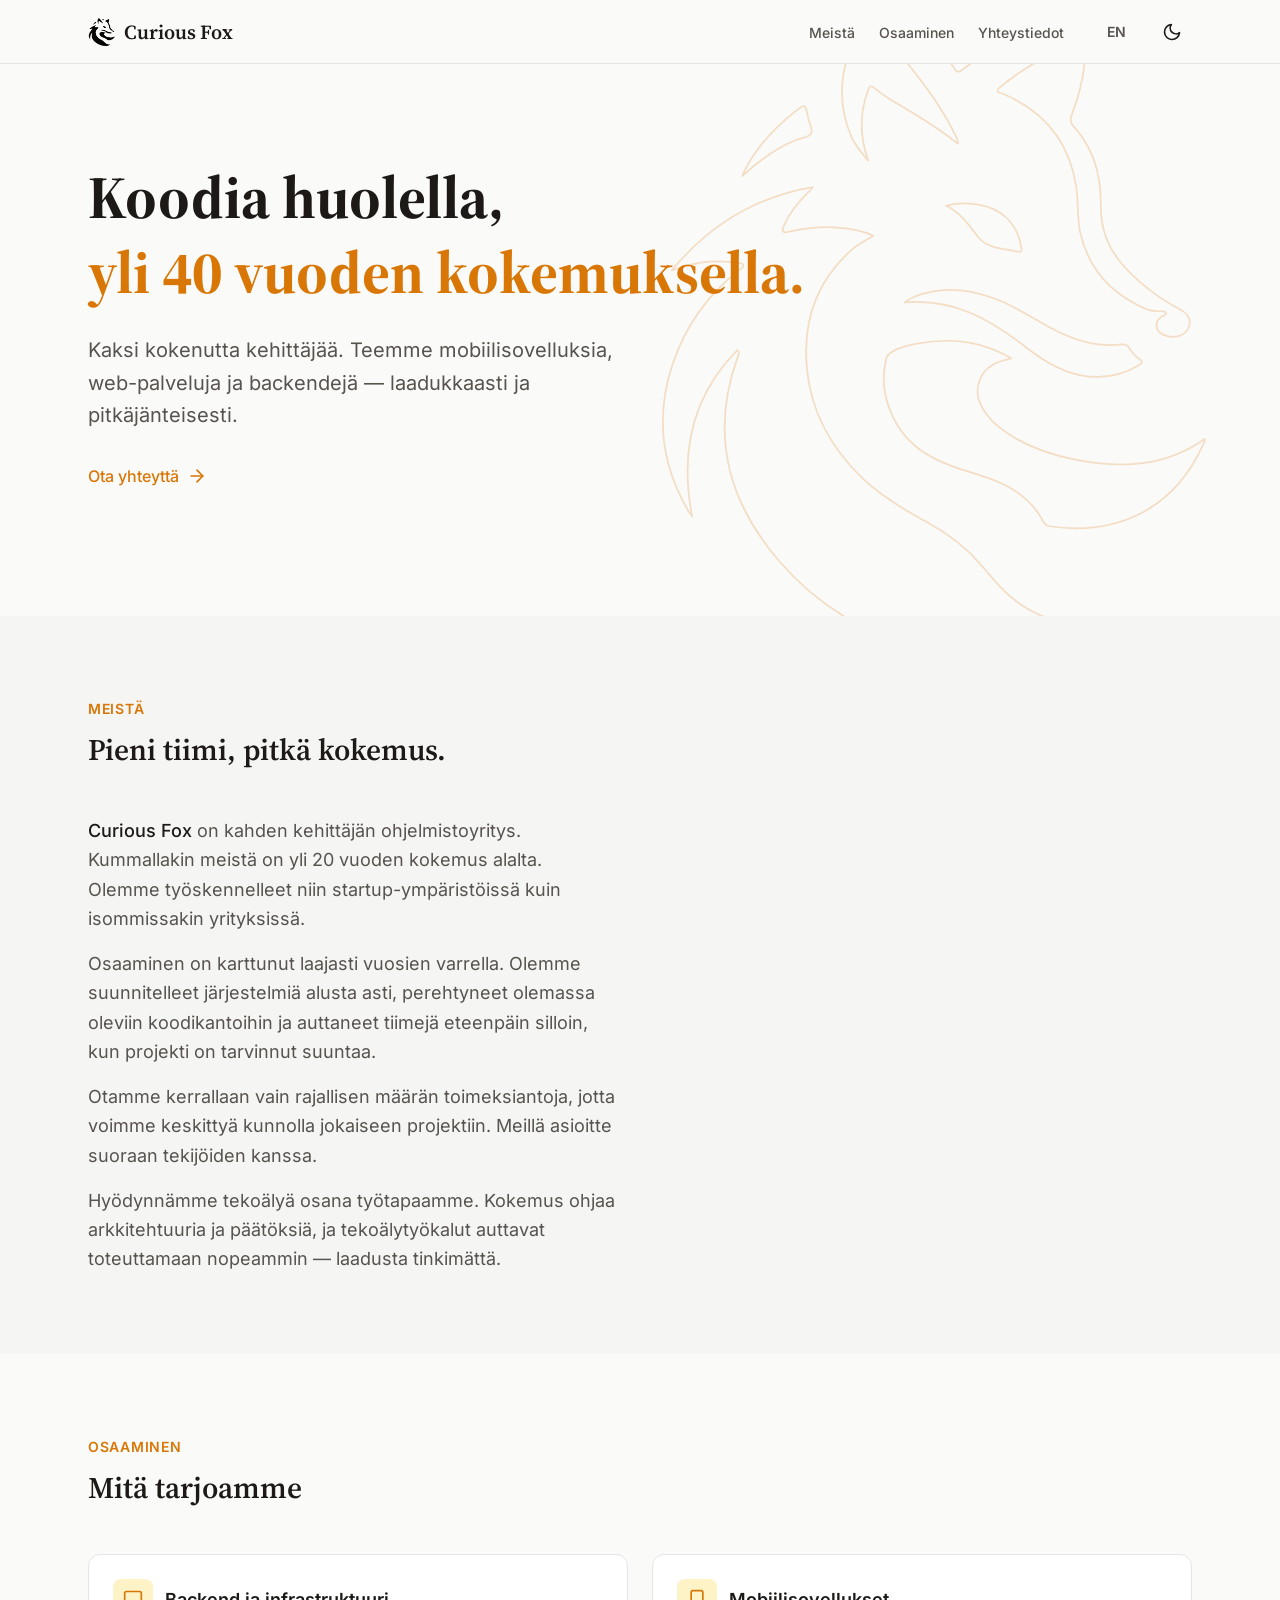
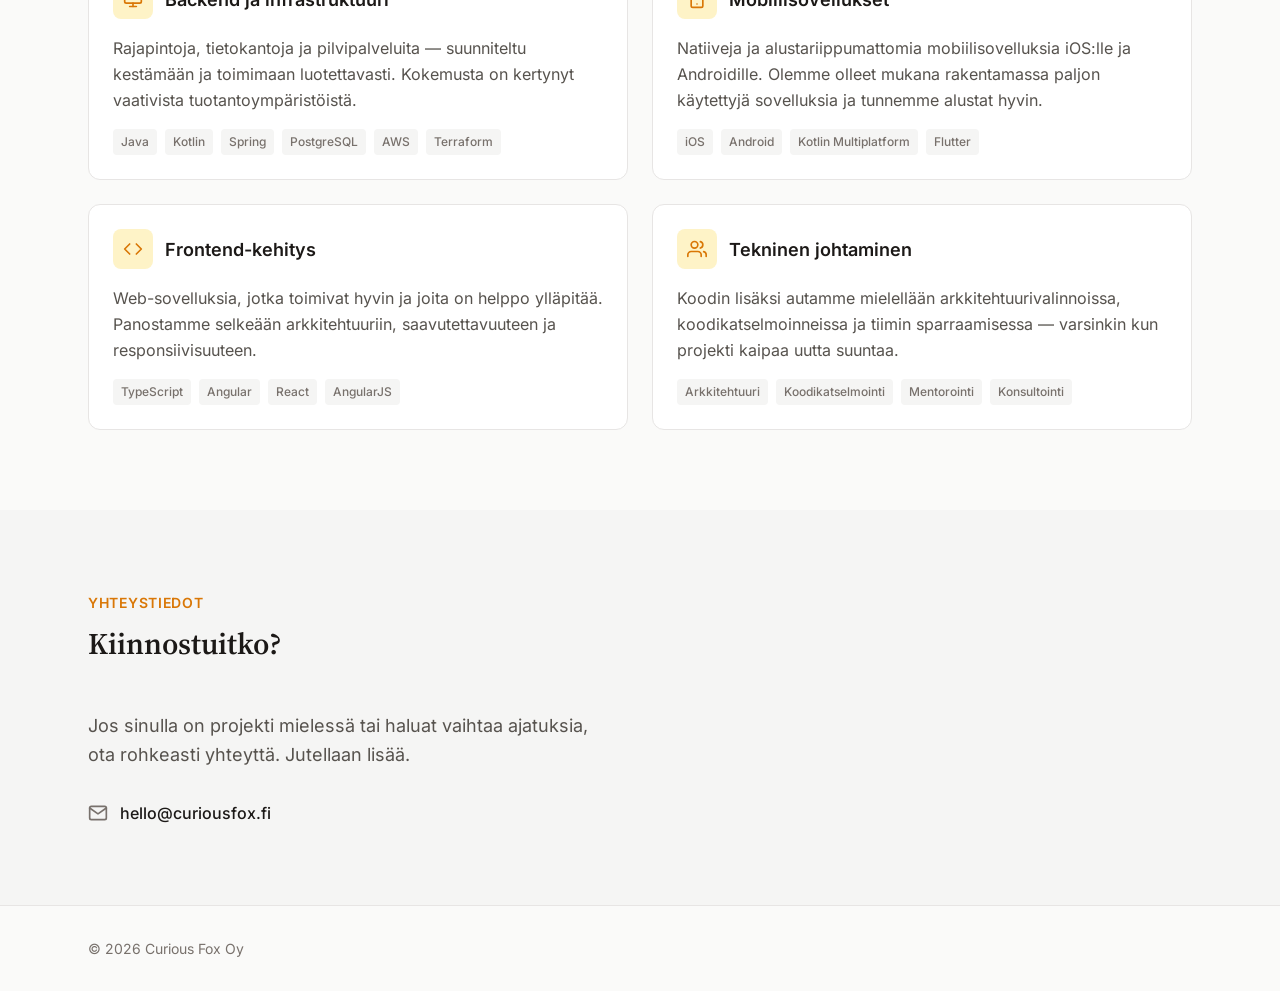
==== fi/index.html @ 36090662 "Changed copyright and logo placement" ====
<!DOCTYPE html>
<html lang="fi">
<head>
  <meta charset="UTF-8">
  <meta name="viewport" content="width=device-width, initial-scale=1.0">
  <meta name="description" content="Curious Fox - Kahden kokeneen kehittäjän ohjelmistoyritys. Mobiili-, web- ja backend-kehitystä yli 40 vuoden yhteisellä kokemuksella.">
  <meta name="theme-color" content="#fafaf9">
  <meta name="color-scheme" content="light dark">
  
  <!-- Hreflang -->
  <link rel="alternate" hreflang="en" href="https://curiousfox.fi/">
  <link rel="alternate" hreflang="fi" href="https://curiousfox.fi/fi/">
  <link rel="alternate" hreflang="x-default" href="https://curiousfox.fi/">
  
  <!-- Open Graph -->
  <meta property="og:type" content="website">
  <meta property="og:title" content="Curious Fox | Ohjelmistokehitystä kokemuksella">
  <meta property="og:description" content="Kaksi kokenutta kehittäjää. Mobiili-, web- ja backend-kehitystä yli 40 vuoden yhteisellä kokemuksella.">
  <meta property="og:locale" content="fi_FI">
  
  <!-- Twitter Card -->
  <meta name="twitter:card" content="summary">
  <meta name="twitter:title" content="Curious Fox | Ohjelmistokehitystä kokemuksella">
  <meta name="twitter:description" content="Kaksi kokenutta kehittäjää. Mobiili-, web- ja backend-kehitystä yli 40 vuoden yhteisellä kokemuksella.">
  
  <title>Curious Fox | Ohjelmistokehitystä kokemuksella</title>
  
  <link rel="apple-touch-icon" sizes="180x180" href="/apple-touch-icon.png">
  <link rel="icon" type="image/png" sizes="32x32" href="/favicon-32x32.png">
  <link rel="icon" type="image/png" sizes="16x16" href="/favicon-16x16.png">
  <link rel="manifest" href="/site.webmanifest">
  <link rel="stylesheet" href="../css/style.css?v=3">
  
  <script>
    (function() {
      const theme = localStorage.getItem('theme') || 
        (window.matchMedia('(prefers-color-scheme: dark)').matches ? 'dark' : 'light');
      document.documentElement.setAttribute('data-theme', theme);
    })();
  </script>
</head>
<body>
  <!-- Header -->
  <header class="header">
    <div class="container header__inner">
      <a href="/fi/" class="header__logo">
        <img src="../assets/logo.png" alt="" class="header__logo-icon" aria-hidden="true">
        Curious Fox
      </a>
      
      <nav class="header__nav">
        <ul class="header__nav-list">
          <li><a href="#about" class="header__nav-link">Meistä</a></li>
          <li><a href="#experience" class="header__nav-link">Osaaminen</a></li>
          <li><a href="#contact" class="header__nav-link">Yhteystiedot</a></li>
        </ul>
        
        <div class="header__actions">
          <a href="/" class="lang-switch" aria-label="Switch to English">EN</a>
          
          <button class="theme-toggle" aria-label="Vaihda tumma tila" type="button">
            <svg class="theme-toggle__icon theme-toggle__icon--moon" viewBox="0 0 24 24" fill="none" stroke="currentColor" stroke-width="2" stroke-linecap="round" stroke-linejoin="round" aria-hidden="true">
              <path d="M21 12.79A9 9 0 1 1 11.21 3 7 7 0 0 0 21 12.79z"/>
            </svg>
            <svg class="theme-toggle__icon theme-toggle__icon--sun" viewBox="0 0 24 24" fill="none" stroke="currentColor" stroke-width="2" stroke-linecap="round" stroke-linejoin="round" aria-hidden="true">
              <circle cx="12" cy="12" r="5"/>
              <line x1="12" y1="1" x2="12" y2="3"/>
              <line x1="12" y1="21" x2="12" y2="23"/>
              <line x1="4.22" y1="4.22" x2="5.64" y2="5.64"/>
              <line x1="18.36" y1="18.36" x2="19.78" y2="19.78"/>
              <line x1="1" y1="12" x2="3" y2="12"/>
              <line x1="21" y1="12" x2="23" y2="12"/>
              <line x1="4.22" y1="19.78" x2="5.64" y2="18.36"/>
              <line x1="18.36" y1="5.64" x2="19.78" y2="4.22"/>
            </svg>
          </button>
          
          <button class="header__menu-btn" aria-label="Avaa valikko" aria-expanded="false" type="button">
            <svg class="header__menu-icon header__menu-icon--open" viewBox="0 0 24 24" fill="none" stroke="currentColor" stroke-width="2" stroke-linecap="round" stroke-linejoin="round" aria-hidden="true">
              <line x1="3" y1="12" x2="21" y2="12"/>
              <line x1="3" y1="6" x2="21" y2="6"/>
              <line x1="3" y1="18" x2="21" y2="18"/>
            </svg>
            <svg class="header__menu-icon header__menu-icon--close" viewBox="0 0 24 24" fill="none" stroke="currentColor" stroke-width="2" stroke-linecap="round" stroke-linejoin="round" aria-hidden="true" style="display: none;">
              <line x1="18" y1="6" x2="6" y2="18"/>
              <line x1="6" y1="6" x2="18" y2="18"/>
            </svg>
          </button>
        </div>
      </nav>
    </div>
  </header>
  
  <!-- Mobile Navigation -->
  <nav class="mobile-nav" aria-label="Mobiilinavigointi">
    <ul class="mobile-nav__list">
      <li><a href="#about" class="mobile-nav__link">Meistä</a></li>
      <li><a href="#experience" class="mobile-nav__link">Osaaminen</a></li>
      <li><a href="#contact" class="mobile-nav__link">Yhteystiedot</a></li>
    </ul>
  </nav>

  <main>
    <!-- Hero Section -->
    <section class="hero">

      <!-- Wireframe logo — each path traces its bezier outline then loops a highlight -->
      <div class="hero__watermark" aria-hidden="true">
        <svg xmlns="http://www.w3.org/2000/svg" viewBox="0 0 161.09 190.1">
          <path class="wm-path wm-path--1" d="M51.03,63.53c-4.3-.26-8.52.36-12.72,1.23-.56.12-1.26.51-1.71-.09-.42-.56.02-1.18.25-1.73,1.57-3.6,3.99-6.6,6.77-9.33.52-.51,1.11-.96,1.47-1.7-16.54,2.83-29.89,11.05-40.56,23.98,1.12-.37,2.23-.75,3.36-1.09,5.15-1.57,10.38-1.86,15.68-1.04.56.09,1.39-.16,1.56.61.15.7-.62.98-1.08,1.33-9.02,7.03-15.45,15.96-19.14,26.76-5.07,14.84-3.57,29.1,4.4,42.64.27.46.61.88,1.1,1.59-3.59-18.33-.36-34.45,12.99-47.89.89.78.37,1.25.21,1.7-8.11,22.07-3.14,41.62,11.8,58.98,12.8,14.88,29.34,23.51,48.52,26.77,15.41,2.62,30.57,1.73,44.68-6.07,1.78-.98,3.49-2.06,5.14-3.76-2.07-.21-3.77.49-5.5.72-11.66,1.5-21.56-1.86-29.55-10.57-1.74-1.9-3.4-3.87-5.07-5.83-4.36-5.14-9.61-9.14-15.52-12.32-6.82-3.67-13.47-7.59-19.06-13.06-8.73-8.55-14.39-18.76-15.61-30.96-1.34-13.44,2.49-25.23,12.83-34.43,1.8-1.6,4.01-2.65,6.29-4.07-3.86-1.79-7.69-2.14-11.52-2.37Z"/>
          <path class="wm-path wm-path--2" d="M66.17,101.69c-2.28,9.12,1.78,19.24,8.55,24.86,4.37,3.63,9.59,5.55,14.94,7.16,3.38,1.02,6.75,2.07,9.95,3.56,5.06,2.35,9.15,5.78,11.76,10.79.4.77.9,1.29,1.82,1.43,19.08,2.78,35.64-4.56,44.17-23.4.23-.52.62-1.04.45-1.71-11.31,8.01-23.86,8.51-36.81,6.04-7.92-1.52-15.46-4.11-21.95-9.15-1.95-1.51-3.61-3.29-4.91-5.38-3.55-5.71-1.03-12.17,5.44-14.01.77-.22,1.55-.38,2.67-.65-3.93-2.38-7.9-3.79-12.11-4.55-8.39-1.52-23.67.56-23.98,5"/>
          <path class="wm-path wm-path--3" d="M153.4,91.74c.5-1.82-.29-3.36-2.72-4.66-6.33-3.4-11.99-7.63-16.7-13.11-4.13-4.81-6.07-10.4-6.03-16.64.04-6.07-.77-11.89-3.84-17.24-1.15-2.01-2.36-3.98-4.01-5.61-1.05-1.04-1.04-1.96-.54-3.26,2.41-6.24,3.93-12.67,3.96-19.41.01-2.38-.26-2.6-2.41-1.68-7.76,3.33-15.15,7.29-21.68,12.71-.49.41-1.39.7-1.18,1.48.16.59,1.02.54,1.57.77,11.85,5.03,19.02,13.77,21.04,26.58.7,4.42.2,8.95,1.18,13.34,2.42,10.81,9.18,17.85,19.17,22.08,1.48.63,3.06.52,4.61.57.33.01.71.01.87.39.18.45-.2.59-.49.73-1.59.72-2.58,1.8-2.11,3.67.37,1.46,2.35,2.55,4.47,2.55,2.44,0,4.27-1.25,4.83-3.28Z"/>
          <path class="wm-path wm-path--4" d="M106.05,97.71c4.76,3.69,9.7,7.06,15.78,8.29,5.99,1.21,11.66.46,16.95-2.72,1.04-.63,1.59-1.05.18-1.96-1.19-.77-2.14-1.87-2.84-3.12-.48-.85-1.16-1.13-2.09-1-7.52,1.02-14.25-1.38-20.7-4.89-5.15-2.8-10.04-6.09-15.56-8.18-7.71-2.93-15.47-3.92-23.35-.68-.93.38-1.88.73-2.9,1.66,13.74-1.27,24.46,4.8,34.54,12.6Z"/>
          <path class="wm-path wm-path--5" d="M60.75,24.77c.82-2.33.95-2.35,2.85-.73,2.59,2.21,5.62,3.77,8.53,5.5,5.01,2.97,9.93,6.06,14.67,9.88.18-1.02-.3-1.6-.59-2.2-4.1-8.65-9.95-16.1-15.93-23.47-2.73-3.37-5.49-6.72-7.77-10.41-.63-1.01-1.18-1.28-1.91-.14-6.82,10.75-9.64,22.01-4.38,34.29,1.04,2.44,2.74,4.47,4.84,6.84-2.46-6.81-2.53-13.18-.3-19.55Z"/>
          <path class="wm-path wm-path--6" d="M92.64,66.26c1.73,2.21,4.24,3.04,6.94,3.43,1.46.21,2.93.46,4.37.78,1.06.23,1.33.04,1.15-1.12-1.1-6.88-5.58-11.36-12.49-12.4-3.8-.57-6.22-.51-9.18.36,4.29,2,6.6,5.61,9.21,8.95Z"/>
          <path class="wm-path wm-path--7" d="M40.46,38.31c1.43-.57,3.48-.52,4.16-1.82.68-1.28-.61-2.92-.82-4.44-.02-.13-.06-.26-.08-.4-.74-3.77-.76-3.8-3.73-1.45-5.95,4.72-11.1,10.12-14.49,17.02-.17.35-.31.71-.7,1.57,4.92-4.61,9.86-8.19,15.65-10.49Z"/>
          <path class="wm-path wm-path--8" d="M82.83,11.41c-1.22,0-.99.61-.54,1.27,1.26,1.84,2.57,3.65,3.81,5.51.51.77,1.01.74,1.67.24,2.21-1.65,4.44-3.29,7.03-5.2-4.18-1.36-8.04-1.82-11.97-1.82Z"/>
        </svg>
      </div>

      <div class="container">
        <div class="hero__content">
          <h1 class="hero__title" aria-label="Koodia huolella, yli 40 vuoden kokemuksella.">
            <span class="hero__typewriter" data-text="Koodia huolella," aria-hidden="true"></span><span class="hero__cursor" aria-hidden="true"></span><br aria-hidden="true">
            <span class="hero__title-accent hero__title-accent--anim" aria-hidden="true">yli <span class="hero__count" data-target="40">40</span> vuoden kokemuksella.</span>
          </h1>
          <p class="hero__subtitle hero__item-anim">
            Kaksi kokenutta kehittäjää. Teemme mobiilisovelluksia, 
            web-palveluja ja backendejä — laadukkaasti ja pitkäjänteisesti.
          </p>
          <a href="#contact" class="hero__cta hero__item-anim" style="--anim-delay: 150ms">
            Ota yhteyttä
            <svg class="hero__cta-icon" viewBox="0 0 24 24" fill="none" stroke="currentColor" stroke-width="2" stroke-linecap="round" stroke-linejoin="round" aria-hidden="true">
              <line x1="5" y1="12" x2="19" y2="12"/>
              <polyline points="12 5 19 12 12 19"/>
            </svg>
          </a>
        </div>
      </div>
    </section>

    <!-- About Section -->
    <section id="about" class="section section--alt">
      <div class="container">
        <header class="section__header fade-in">
          <span class="section__label">Meistä</span>
          <h2 class="section__title">Pieni tiimi, pitkä kokemus.</h2>
        </header>
        
        <div class="about__content">
          <div class="about__text fade-in">
            <p>
              <span class="about__highlight">Curious Fox</span> on kahden kehittäjän 
              ohjelmistoyritys. Kummallakin meistä on yli 20 vuoden kokemus alalta. 
              Olemme työskennelleet niin startup-ympäristöissä kuin isommissakin yrityksissä.
            </p>
            <p>
              Osaaminen on karttunut laajasti vuosien varrella. Olemme suunnitelleet 
              järjestelmiä alusta asti, perehtyneet olemassa oleviin koodikantoihin ja 
              auttaneet tiimejä eteenpäin silloin, kun projekti on tarvinnut suuntaa.
            </p>
            <p>
              Otamme kerrallaan vain rajallisen määrän toimeksiantoja, jotta voimme 
              keskittyä kunnolla jokaiseen projektiin. Meillä asioitte suoraan 
              tekijöiden kanssa.
            </p>
            <p>
              Hyödynnämme tekoälyä osana työtapaamme. Kokemus ohjaa arkkitehtuuria ja 
              päätöksiä, ja tekoälytyökalut auttavat toteuttamaan nopeammin — laadusta 
              tinkimättä.
            </p>
          </div>
        </div>
      </div>
    </section>

    <!-- Experience Section -->
    <section id="experience" class="section">
      <div class="container">
        <header class="section__header fade-in">
          <span class="section__label">Osaaminen</span>
          <h2 class="section__title">Mitä tarjoamme</h2>
        </header>
        
        <div class="experience__grid">
          <!-- Backend Development -->
          <article class="experience__item fade-in">
            <div class="experience__item-header">
              <div class="experience__item-icon">
                <svg viewBox="0 0 24 24" fill="none" stroke="currentColor" stroke-width="2" stroke-linecap="round" stroke-linejoin="round" aria-hidden="true">
                  <rect x="2" y="3" width="20" height="14" rx="2" ry="2"/>
                  <line x1="8" y1="21" x2="16" y2="21"/>
                  <line x1="12" y1="17" x2="12" y2="21"/>
                </svg>
              </div>
              <h3 class="experience__item-title">Backend ja infrastruktuuri</h3>
            </div>
            <p class="experience__item-desc">
              Rajapintoja, tietokantoja ja pilvipalveluita — suunniteltu kestämään ja 
              toimimaan luotettavasti. Kokemusta on kertynyt vaativista tuotantoympäristöistä.
            </p>
            <div class="experience__item-tags">
              <span class="experience__tag">Java</span>
              <span class="experience__tag">Kotlin</span>
              <span class="experience__tag">Spring</span>
              <span class="experience__tag">PostgreSQL</span>
              <span class="experience__tag">AWS</span>
              <span class="experience__tag">Terraform</span>
            </div>
          </article>
          
          <!-- Mobile Development -->
          <article class="experience__item fade-in">
            <div class="experience__item-header">
              <div class="experience__item-icon">
                <svg viewBox="0 0 24 24" fill="none" stroke="currentColor" stroke-width="2" stroke-linecap="round" stroke-linejoin="round" aria-hidden="true">
                  <rect x="5" y="2" width="14" height="20" rx="2" ry="2"/>
                  <line x1="12" y1="18" x2="12.01" y2="18"/>
                </svg>
              </div>
              <h3 class="experience__item-title">Mobiilisovellukset</h3>
            </div>
            <p class="experience__item-desc">
              Natiiveja ja alustariippumattomia mobiilisovelluksia iOS:lle ja Androidille. 
              Olemme olleet mukana rakentamassa paljon käytettyjä sovelluksia ja tunnemme alustat hyvin.
            </p>
            <div class="experience__item-tags">
              <span class="experience__tag">iOS</span>
              <span class="experience__tag">Android</span>
              <span class="experience__tag">Kotlin Multiplatform</span>
              <span class="experience__tag">Flutter</span>
            </div>
          </article>
          
          <!-- Frontend Development -->
          <article class="experience__item fade-in">
            <div class="experience__item-header">
              <div class="experience__item-icon">
                <svg viewBox="0 0 24 24" fill="none" stroke="currentColor" stroke-width="2" stroke-linecap="round" stroke-linejoin="round" aria-hidden="true">
                  <polyline points="16 18 22 12 16 6"/>
                  <polyline points="8 6 2 12 8 18"/>
                </svg>
              </div>
              <h3 class="experience__item-title">Frontend-kehitys</h3>
            </div>
            <p class="experience__item-desc">
              Web-sovelluksia, jotka toimivat hyvin ja joita on helppo ylläpitää. 
              Panostamme selkeään arkkitehtuuriin, saavutettavuuteen ja responsiivisuuteen.
            </p>
            <div class="experience__item-tags">
              <span class="experience__tag">TypeScript</span>
              <span class="experience__tag">Angular</span>
              <span class="experience__tag">React</span>
              <span class="experience__tag">AngularJS</span>
            </div>
          </article>
          
          <!-- Technical Leadership -->
          <article class="experience__item fade-in">
            <div class="experience__item-header">
              <div class="experience__item-icon">
                <svg viewBox="0 0 24 24" fill="none" stroke="currentColor" stroke-width="2" stroke-linecap="round" stroke-linejoin="round" aria-hidden="true">
                  <path d="M17 21v-2a4 4 0 0 0-4-4H5a4 4 0 0 0-4 4v2"/>
                  <circle cx="9" cy="7" r="4"/>
                  <path d="M23 21v-2a4 4 0 0 0-3-3.87"/>
                  <path d="M16 3.13a4 4 0 0 1 0 7.75"/>
                </svg>
              </div>
              <h3 class="experience__item-title">Tekninen johtaminen</h3>
            </div>
            <p class="experience__item-desc">
              Koodin lisäksi autamme mielellään arkkitehtuurivalinnoissa, koodikatselmoinneissa 
              ja tiimin sparraamisessa — varsinkin kun projekti kaipaa uutta suuntaa.
            </p>
            <div class="experience__item-tags">
              <span class="experience__tag">Arkkitehtuuri</span>
              <span class="experience__tag">Koodikatselmointi</span>
              <span class="experience__tag">Mentorointi</span>
              <span class="experience__tag">Konsultointi</span>
            </div>
          </article>
        </div>
      </div>
    </section>

    <!-- Contact Section -->
    <section id="contact" class="section section--alt">
      <div class="container">
        <header class="section__header fade-in">
          <span class="section__label">Yhteystiedot</span>
          <h2 class="section__title">Kiinnostuitko?</h2>
        </header>
        
        <div class="contact__content fade-in">
          <p class="contact__text">
            Jos sinulla on projekti mielessä tai haluat vaihtaa ajatuksia, 
            ota rohkeasti yhteyttä. Jutellaan lisää.
          </p>
          
          <div class="contact__links">
            <a href="mailto:hello@curiousfox.fi" class="contact__link">
              <svg class="contact__link-icon" viewBox="0 0 24 24" fill="none" stroke="currentColor" stroke-width="2" stroke-linecap="round" stroke-linejoin="round" aria-hidden="true">
                <path d="M4 4h16c1.1 0 2 .9 2 2v12c0 1.1-.9 2-2 2H4c-1.1 0-2-.9-2-2V6c0-1.1.9-2 2-2z"/>
                <polyline points="22,6 12,13 2,6"/>
              </svg>
              hello@curiousfox.fi
            </a>
          </div>
        </div>
      </div>
    </section>
  </main>

  <!-- Footer -->
  <footer class="footer">
    <div class="container footer__inner">
      <p class="footer__copyright">
        &copy; 2026 Curious Fox Oy
      </p>
    </div>
  </footer>

  <script src="../js/main.js?v=3"></script>
</body>
</html>
---- css/style.css ----
/* ========================================
   Curious Fox - Styles
   ======================================== */

/* Reset & Base */
*,
*::before,
*::after {
  box-sizing: border-box;
  margin: 0;
  padding: 0;
}

html {
  scroll-behavior: smooth;
  -webkit-text-size-adjust: 100%;
}

/* Typography - Self-hosted fonts */
@font-face {
  font-family: 'Inter';
  font-style: normal;
  font-weight: 400 600;
  font-display: swap;
  src: url('../assets/fonts/inter-latin.woff2') format('woff2');
  unicode-range: U+0000-00FF, U+0131, U+0152-0153, U+02BB-02BC, U+02C6, U+02DA, U+02DC, U+0304, U+0308, U+0329, U+2000-206F, U+20AC, U+2122, U+2191, U+2193, U+2212, U+2215, U+FEFF, U+FFFD;
}

@font-face {
  font-family: 'Inter';
  font-style: normal;
  font-weight: 400 600;
  font-display: swap;
  src: url('../assets/fonts/inter-latin-ext.woff2') format('woff2');
  unicode-range: U+0100-02BA, U+02BD-02C5, U+02C7-02CC, U+02CE-02D7, U+02DD-02FF, U+0304, U+0308, U+0329, U+1D00-1DBF, U+1E00-1E9F, U+1EF2-1EFF, U+2020, U+20A0-20AB, U+20AD-20C0, U+2113, U+2C60-2C7F, U+A720-A7FF;
}

@font-face {
  font-family: 'Source Serif 4';
  font-style: normal;
  font-weight: 400 700;
  font-display: swap;
  src: url('../assets/fonts/source-serif-4-latin.woff2') format('woff2');
  unicode-range: U+0000-00FF, U+0131, U+0152-0153, U+02BB-02BC, U+02C6, U+02DA, U+02DC, U+0304, U+0308, U+0329, U+2000-206F, U+20AC, U+2122, U+2191, U+2193, U+2212, U+2215, U+FEFF, U+FFFD;
}

@font-face {
  font-family: 'Source Serif 4';
  font-style: normal;
  font-weight: 400 700;
  font-display: swap;
  src: url('../assets/fonts/source-serif-4-latin-ext.woff2') format('woff2');
  unicode-range: U+0100-02BA, U+02BD-02C5, U+02C7-02CC, U+02CE-02D7, U+02DD-02FF, U+0304, U+0308, U+0329, U+1D00-1DBF, U+1E00-1E9F, U+1EF2-1EFF, U+2020, U+20A0-20AB, U+20AD-20C0, U+2113, U+2C60-2C7F, U+A720-A7FF;
}

/* ========================================
   CSS Custom Properties - Light Theme
   ======================================== */
:root {
  /* Colors */
  --color-bg: #fafaf9;
  --color-bg-alt: #f5f5f4;
  --color-surface: #ffffff;
  --color-text: #1c1917;
  --color-text-muted: #57534e;
  --color-text-subtle: #78716c;
  --color-border: #e7e5e4;
  --color-border-light: #f5f5f4;
  
  /* Accent - Fox orange/amber */
  --color-accent: #d97706;
  --color-accent-hover: #b45309;
  --color-accent-light: #fef3c7;
  
  /* Typography */
  --font-sans: 'Inter', -apple-system, BlinkMacSystemFont, 'Segoe UI', sans-serif;
  --font-serif: 'Source Serif 4', Georgia, 'Times New Roman', serif;
  
  --text-xs: 0.75rem;
  --text-sm: 0.875rem;
  --text-base: 1rem;
  --text-lg: 1.125rem;
  --text-xl: 1.25rem;
  --text-2xl: 1.5rem;
  --text-3xl: 1.875rem;
  --text-4xl: 2.25rem;
  --text-5xl: 3rem;
  --text-6xl: 3.75rem;
  
  --leading-tight: 1.25;
  --leading-normal: 1.5;
  --leading-relaxed: 1.625;
  
  /* Spacing */
  --space-1: 0.25rem;
  --space-2: 0.5rem;
  --space-3: 0.75rem;
  --space-4: 1rem;
  --space-5: 1.25rem;
  --space-6: 1.5rem;
  --space-8: 2rem;
  --space-10: 2.5rem;
  --space-12: 3rem;
  --space-16: 4rem;
  --space-20: 5rem;
  --space-24: 6rem;
  --space-32: 8rem;
  
  /* Layout */
  --max-width: 72rem;
  --header-height: 4rem;
  
  /* Transitions */
  --transition-fast: 150ms ease;
  --transition-base: 200ms ease;
  --transition-slow: 300ms ease;
  
  /* Shadows */
  --shadow-sm: 0 1px 2px 0 rgb(0 0 0 / 0.05);
  --shadow-md: 0 4px 6px -1px rgb(0 0 0 / 0.1), 0 2px 4px -2px rgb(0 0 0 / 0.1);
}

/* ========================================
   Dark Theme
   ======================================== */
[data-theme="dark"] {
  --color-bg: #0c0a09;
  --color-bg-alt: #1c1917;
  --color-surface: #1c1917;
  --color-text: #fafaf9;
  --color-text-muted: #a8a29e;
  --color-text-subtle: #78716c;
  --color-border: #292524;
  --color-border-light: #1c1917;
  
  --color-accent: #f59e0b;
  --color-accent-hover: #fbbf24;
  --color-accent-light: #451a03;
  
  --shadow-sm: 0 1px 2px 0 rgb(0 0 0 / 0.3);
  --shadow-md: 0 4px 6px -1px rgb(0 0 0 / 0.4), 0 2px 4px -2px rgb(0 0 0 / 0.3);
}

/* ========================================
   Base Styles
   ======================================== */
body {
  font-family: var(--font-sans);
  font-size: var(--text-base);
  line-height: var(--leading-normal);
  color: var(--color-text);
  background-color: var(--color-bg);
  transition: background-color var(--transition-base), color var(--transition-base);
  -webkit-font-smoothing: antialiased;
  -moz-osx-font-smoothing: grayscale;
}

img {
  max-width: 100%;
  height: auto;
  display: block;
}

a {
  color: inherit;
  text-decoration: none;
}

button {
  font: inherit;
  color: inherit;
  background: none;
  border: none;
  cursor: pointer;
}

ul, ol {
  list-style: none;
}

/* ========================================
   Utility Classes
   ======================================== */
.container, .hero {
  width: 100%;
  max-width: var(--max-width);
  margin: 0 auto;
  padding: 0 var(--space-6);
}

.sr-only {
  position: absolute;
  width: 1px;
  height: 1px;
  padding: 0;
  margin: -1px;
  overflow: hidden;
  clip: rect(0, 0, 0, 0);
  white-space: nowrap;
  border: 0;
}

/* ========================================
   Header
   ======================================== */
.header {
  position: sticky;
  top: 0;
  z-index: 100;
  height: var(--header-height);
  background-color: var(--color-bg);
  border-bottom: 1px solid var(--color-border);
  transition: background-color var(--transition-base), border-color var(--transition-base);
}

.header__inner {
  display: flex;
  align-items: center;
  justify-content: space-between;
  height: 100%;
}

.header__logo {
  display: flex;
  align-items: center;
  gap: var(--space-2);
  font-family: var(--font-serif);
  font-size: var(--text-xl);
  font-weight: 600;
  color: var(--color-text);
}

.header__logo-icon {
  width: 1.75rem;
  height: 1.75rem;
  color: var(--color-accent);
}

[data-theme="dark"] .header__logo-icon {
  filter: invert(1);
}

.header__nav {
  display: flex;
  align-items: center;
  gap: var(--space-8);
}

.header__nav-list {
  display: flex;
  align-items: center;
  gap: var(--space-6);
}

.header__nav-link {
  font-size: var(--text-sm);
  font-weight: 500;
  color: var(--color-text-muted);
  transition: color var(--transition-fast);
}

.header__nav-link:hover {
  color: var(--color-text);
}

.header__actions {
  display: flex;
  align-items: center;
  gap: var(--space-4);
}

/* Mobile menu button */
.header__menu-btn {
  display: none;
  width: 2.5rem;
  height: 2.5rem;
  align-items: center;
  justify-content: center;
  border-radius: 0.5rem;
  transition: background-color var(--transition-fast);
}

.header__menu-btn:hover {
  background-color: var(--color-bg-alt);
}

.header__menu-icon {
  width: 1.25rem;
  height: 1.25rem;
}

/* Theme toggle */
.theme-toggle {
  display: flex;
  align-items: center;
  justify-content: center;
  width: 2.5rem;
  height: 2.5rem;
  border-radius: 0.5rem;
  transition: background-color var(--transition-fast);
}

.theme-toggle:hover {
  background-color: var(--color-bg-alt);
}

.theme-toggle__icon {
  width: 1.25rem;
  height: 1.25rem;
}

.theme-toggle__icon--sun {
  display: none;
}

[data-theme="dark"] .theme-toggle__icon--moon {
  display: none;
}

[data-theme="dark"] .theme-toggle__icon--sun {
  display: block;
}

/* Language switcher */
.lang-switch {
  display: flex;
  align-items: center;
  justify-content: center;
  width: 2.5rem;
  height: 2.5rem;
  border-radius: 0.5rem;
  font-size: var(--text-sm);
  font-weight: 600;
  color: var(--color-text-muted);
  transition: background-color var(--transition-fast), color var(--transition-fast);
}

.lang-switch:hover {
  background-color: var(--color-bg-alt);
  color: var(--color-text);
}

/* ========================================
   Hero Section
   ======================================== */
.hero {
  padding: var(--space-24) 0 var(--space-32);
}

.hero__content {
  max-width: 48rem;
  position: relative;
}

.hero__title {
  font-family: var(--font-serif);
  font-size: var(--text-5xl);
  font-weight: 700;
  line-height: var(--leading-tight);
  color: var(--color-text);
  margin-bottom: var(--space-6);
}

.hero__title-accent {
  color: var(--color-accent);
}

.hero__subtitle {
  font-size: var(--text-xl);
  line-height: var(--leading-relaxed);
  color: var(--color-text-muted);
  margin-bottom: var(--space-8);
  max-width: 36rem;
}

.hero__cta {
  display: inline-flex;
  align-items: center;
  gap: var(--space-2);
  font-weight: 500;
  color: var(--color-accent);
  transition: color var(--transition-fast);
}

.hero__cta:hover {
  color: var(--color-accent-hover);
}

.hero__cta-icon {
  width: 1.25rem;
  height: 1.25rem;
  transition: transform var(--transition-fast);
}

.hero__cta:hover .hero__cta-icon {
  transform: translateX(4px);
}

/* ========================================
   Section Base
   ======================================== */
.section {
  padding: var(--space-20) 0;
}

.section--alt {
  background-color: var(--color-bg-alt);
}

.section__header {
  margin-bottom: var(--space-12);
}

.section__label {
  display: inline-block;
  font-size: var(--text-sm);
  font-weight: 600;
  text-transform: uppercase;
  letter-spacing: 0.05em;
  color: var(--color-accent);
  margin-bottom: var(--space-3);
}

.section__title {
  font-family: var(--font-serif);
  font-size: var(--text-3xl);
  font-weight: 600;
  line-height: var(--leading-tight);
  color: var(--color-text);
}

/* ========================================
   About Section
   ======================================== */
.about__content {
  display: grid;
  gap: var(--space-12);
}

.about__text {
  max-width: 42rem;
}

.about__text p {
  font-size: var(--text-lg);
  line-height: var(--leading-relaxed);
  color: var(--color-text-muted);
}

.about__text p + p {
  margin-top: var(--space-4);
}

.about__highlight {
  color: var(--color-text);
  font-weight: 500;
}

/* ========================================
   Experience Section
   ======================================== */
.experience__grid {
  display: grid;
  gap: var(--space-8);
}

.experience__item {
  padding: var(--space-6);
  background-color: var(--color-surface);
  border: 1px solid var(--color-border);
  border-radius: 0.75rem;
  transition: background-color var(--transition-base), border-color var(--transition-base);
}

.experience__item-header {
  display: flex;
  align-items: center;
  gap: var(--space-3);
  margin-bottom: var(--space-4);
}

.experience__item-icon {
  display: flex;
  align-items: center;
  justify-content: center;
  width: 2.5rem;
  height: 2.5rem;
  background-color: var(--color-accent-light);
  border-radius: 0.5rem;
  color: var(--color-accent);
}

.experience__item-icon svg {
  width: 1.25rem;
  height: 1.25rem;
}

.experience__item-title {
  font-size: var(--text-lg);
  font-weight: 600;
  color: var(--color-text);
}

.experience__item-desc {
  color: var(--color-text-muted);
  line-height: var(--leading-relaxed);
}

.experience__item-tags {
  display: flex;
  flex-wrap: wrap;
  gap: var(--space-2);
  margin-top: var(--space-4);
}

.experience__tag {
  font-size: var(--text-xs);
  font-weight: 500;
  color: var(--color-text-subtle);
  background-color: var(--color-bg-alt);
  padding: var(--space-1) var(--space-2);
  border-radius: 0.25rem;
  transition: background-color var(--transition-base);
}

/* ========================================
   Contact Section
   ======================================== */
.contact__content {
  max-width: 32rem;
}

.contact__text {
  font-size: var(--text-lg);
  line-height: var(--leading-relaxed);
  color: var(--color-text-muted);
  margin-bottom: var(--space-8);
}

.contact__links {
  display: flex;
  flex-direction: column;
  gap: var(--space-4);
}

.contact__link {
  display: inline-flex;
  align-items: center;
  gap: var(--space-3);
  font-weight: 500;
  color: var(--color-text);
  transition: color var(--transition-fast);
}

.contact__link:hover {
  color: var(--color-accent);
}

.contact__link-icon {
  width: 1.25rem;
  height: 1.25rem;
  color: var(--color-text-subtle);
  transition: color var(--transition-fast);
}

.contact__link:hover .contact__link-icon {
  color: var(--color-accent);
}

/* ========================================
   Footer
   ======================================== */
.footer {
  padding: var(--space-8) 0;
  border-top: 1px solid var(--color-border);
  transition: border-color var(--transition-base);
}

.footer__inner {
  display: flex;
  align-items: center;
  justify-content: space-between;
  flex-wrap: wrap;
  gap: var(--space-4);
}

.footer__copyright {
  font-size: var(--text-sm);
  color: var(--color-text-subtle);
}

.footer__links {
  display: flex;
  gap: var(--space-6);
}

.footer__link {
  font-size: var(--text-sm);
  color: var(--color-text-subtle);
  transition: color var(--transition-fast);
}

.footer__link:hover {
  color: var(--color-text);
}

/* ========================================
   Mobile Navigation Overlay
   ======================================== */
.mobile-nav {
  position: fixed;
  inset: 0;
  z-index: 99;
  display: none;
  flex-direction: column;
  background-color: var(--color-bg);
  padding-top: var(--header-height);
  transition: background-color var(--transition-base);
}

.mobile-nav.is-open {
  display: flex;
}

.mobile-nav__list {
  display: flex;
  flex-direction: column;
  padding: var(--space-6);
}

.mobile-nav__link {
  display: block;
  padding: var(--space-4) 0;
  font-size: var(--text-lg);
  font-weight: 500;
  color: var(--color-text);
  border-bottom: 1px solid var(--color-border);
  transition: color var(--transition-fast);
}

.mobile-nav__link:hover {
  color: var(--color-accent);
}

/* ========================================
   Animations
   ======================================== */
.fade-in {
  opacity: 0;
  transform: translateY(1rem);
  transition: opacity 0.6s ease, transform 0.6s ease;
}

.fade-in.is-visible {
  opacity: 1;
  transform: translateY(0);
}

/* ========================================
   Responsive - Tablet (640px+)
   ======================================== */
@media (min-width: 640px) {
  .hero__title {
    font-size: var(--text-6xl);
  }
  
  .experience__grid {
    grid-template-columns: repeat(2, 1fr);
  }
}

/* ========================================
   Responsive - Desktop (1024px+)
   ======================================== */
@media (min-width: 1024px) {
  .about__content {
    grid-template-columns: 1fr 1fr;
    align-items: start;
  }
  
  .experience__grid {
    grid-template-columns: repeat(2, 1fr);
    gap: var(--space-6);
  }
}

.hero {
  position: relative;
  overflow: hidden;
  user-select: none;
}

[data-theme="dark"] .hero {
  background-color: var(--color-bg);
}

/* Dark mode: restore the theme's own accent (already contrast-safe on near-black) */
[data-theme="dark"] .hero .hero__title-accent,
[data-theme="dark"] .hero .hero__cta {
  color: var(--color-accent);
}

[data-theme="dark"] .hero .hero__cta:hover {
  color: var(--color-accent-hover, #fbbf24);
}

[data-theme="dark"] .hero .hero__cursor {
  background-color: var(--color-accent);
}

.hero .container {
  position: relative;
  z-index: 1;
}

/* ========================================
   Hero - Watermark & Logo Build + Loop
   ======================================== */
.hero__watermark {
  position: absolute;
  right: max(0px, calc((100% - var(--max-width)) / 2));
  top: 50%;
  transform: translateY(-50%);
  width: 50%;
  max-width: 560px;
  pointer-events: none;
  user-select: none;
  z-index: 0;
  transition: opacity 0.4s ease;
}

/* Wireframe — no fill, stroke only */
/*
  transparent fill (not 'none') so isPointInFill() hit-tests the full shape area.
  pointer-events handled by the hero mousemove listener, not directly on paths.
*/
.wm-path {
  fill: transparent;
  stroke: var(--color-accent);
  stroke-width: 0.5;
  stroke-linecap: round;
  stroke-linejoin: round;
  stroke-dasharray: 2000;
  stroke-dashoffset: 2000;
  stroke-opacity: 0;
}

/* Draw each path's outline once on load; hover interaction handled by JS */
@keyframes wmDraw {
  0%   { stroke-dashoffset: 2000; stroke-opacity: 0;    }
  12%  {                           stroke-opacity: 0.9;  }
  100% { stroke-dashoffset: 0;    stroke-opacity: 0.22; }
}

.wm-path--1 { animation: wmDraw 0.9s  cubic-bezier(0.4, 0, 0.2, 1) 0.10s forwards; }
.wm-path--2 { animation: wmDraw 0.8s  cubic-bezier(0.4, 0, 0.2, 1) 0.35s forwards; }
.wm-path--3 { animation: wmDraw 0.7s  cubic-bezier(0.4, 0, 0.2, 1) 0.55s forwards; }
.wm-path--4 { animation: wmDraw 0.6s  cubic-bezier(0.4, 0, 0.2, 1) 0.72s forwards; }
.wm-path--5 { animation: wmDraw 0.6s  cubic-bezier(0.4, 0, 0.2, 1) 0.88s forwards; }
.wm-path--6 { animation: wmDraw 0.5s  cubic-bezier(0.4, 0, 0.2, 1) 1.00s forwards; }
.wm-path--7 { animation: wmDraw 0.45s cubic-bezier(0.4, 0, 0.2, 1) 1.12s forwards; }
.wm-path--8 { animation: wmDraw 0.4s  cubic-bezier(0.4, 0, 0.2, 1) 1.22s forwards; }


@media (max-width: 1023px) {
  .hero__watermark {
    width: 75%;
    right: 0%;
  }
}

@media (max-width: 639px) {
  .hero__watermark {
    width: 90%;
    right: -25%;
  }
}

/* ========================================
   Hero - Typewriter & Cursor
   ======================================== */
.hero__cursor {
  display: inline-block;
  width: 3px;
  height: 0.82em;
  background-color: var(--color-accent);
  vertical-align: -0.04em;
  border-radius: 1px;
  margin-left: 2px;
}

.hero__cursor--blink {
  animation: heroCursorBlink 1s step-end infinite;
}

@keyframes heroCursorBlink {
  0%, 100% { opacity: 1; }
  50%       { opacity: 0; }
}

/* ========================================
   Hero - Sequenced Reveal Animations
   ======================================== */
.hero__title-accent--anim,
.hero__item-anim {
  opacity: 0;
  transform: translateY(0.5rem);
  transition: opacity 0.55s ease var(--anim-delay, 0ms),
              transform 0.55s ease var(--anim-delay, 0ms);
}

.hero__title-accent--anim {
  transform: none;
  transition: opacity 0.7s ease;
}

.hero__title-accent--anim.is-visible,
.hero__item-anim.is-visible {
  opacity: 1;
  transform: translateY(0);
}

/* ========================================
   Experience Cards - Staggered Entrance
   ======================================== */
.experience__item.fade-in:nth-child(2) { transition-delay: 110ms; }
.experience__item.fade-in:nth-child(3) { transition-delay: 220ms; }
.experience__item.fade-in:nth-child(4) { transition-delay: 330ms; }

/* ========================================
   Responsive - Mobile (<640px)
   ======================================== */
@media (max-width: 639px) {
  .header__nav-list {
    display: none;
  }
  
  .header__menu-btn {
    display: flex;
  }
  
  .hero {
    padding: var(--space-16) 0 var(--space-20);
  }
  
  .hero__title {
    font-size: var(--text-4xl);
  }
  
  .hero__subtitle {
    font-size: var(--text-lg);
  }
  
  .section {
    padding: var(--space-16) 0;
  }
  
  .section__title {
    font-size: var(--text-2xl);
  }
  
  .footer__inner {
    flex-direction: column;
    align-items: flex-start;
  }
}
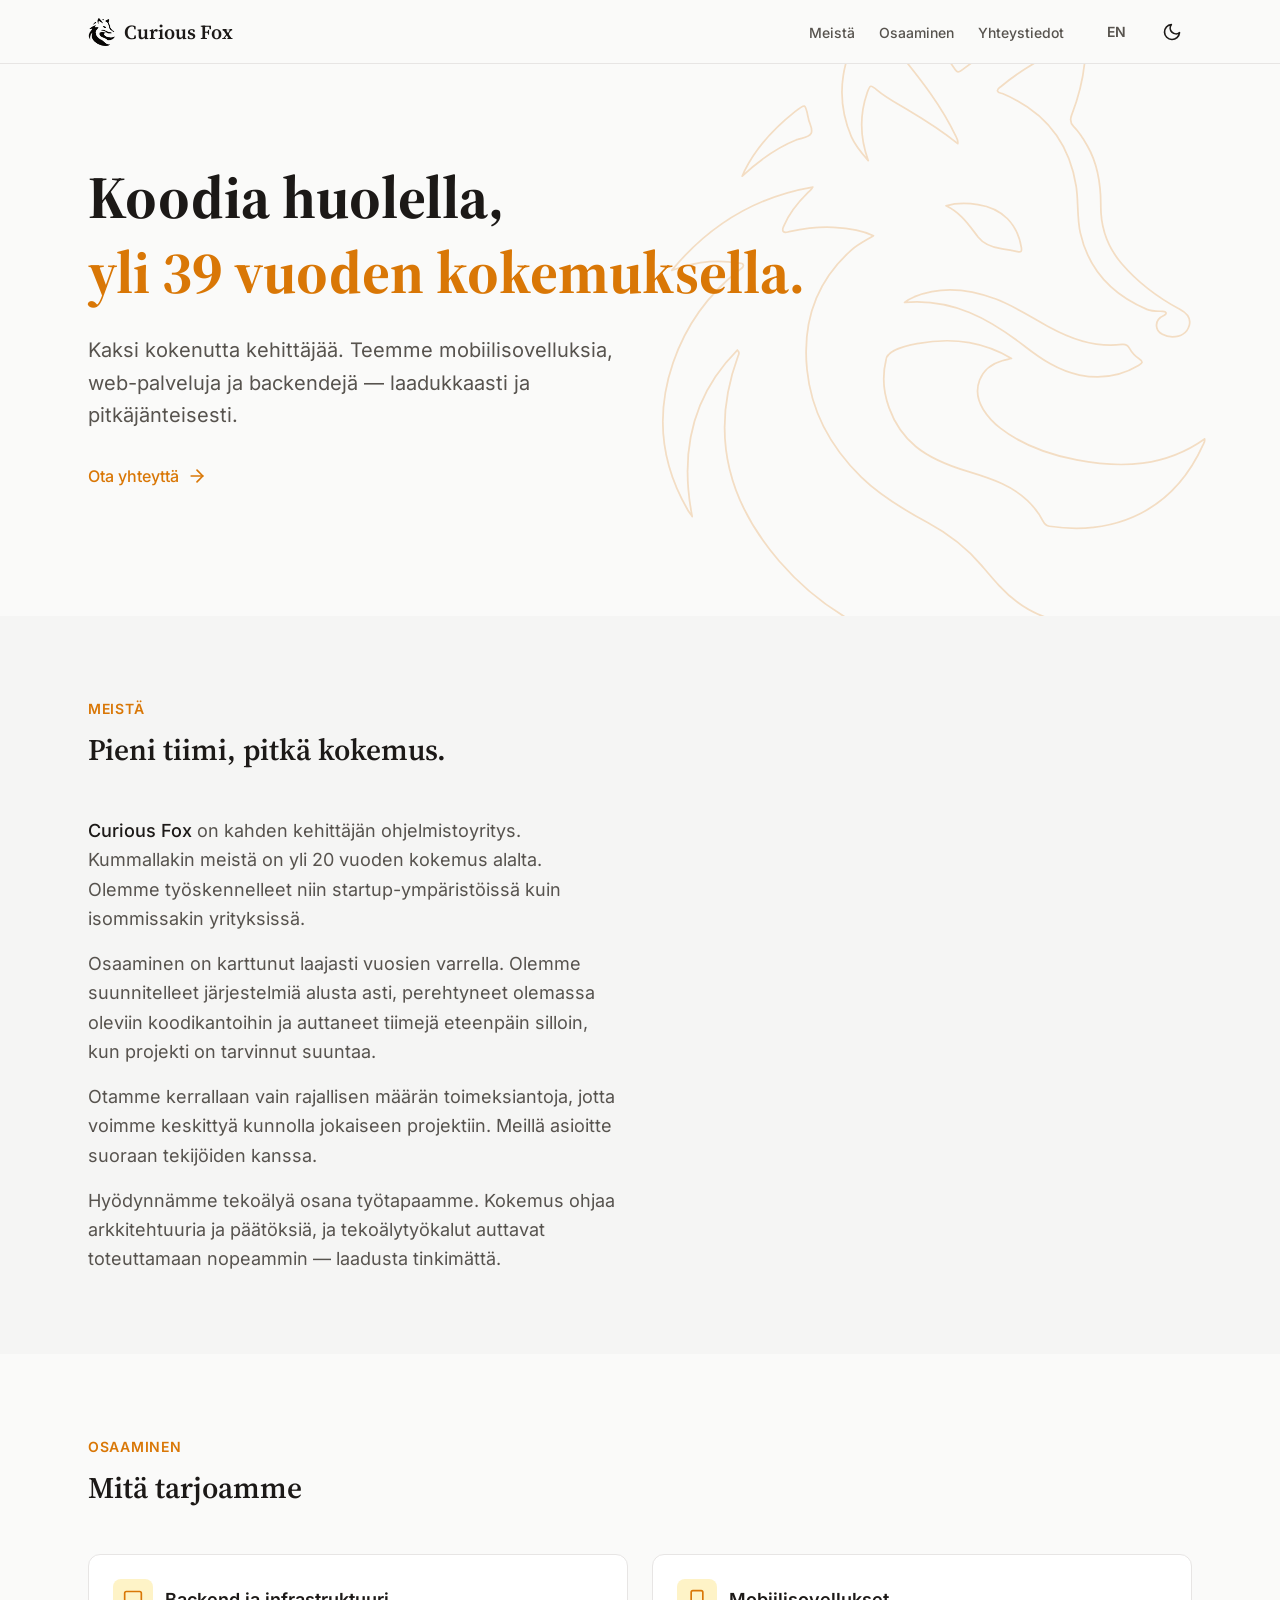
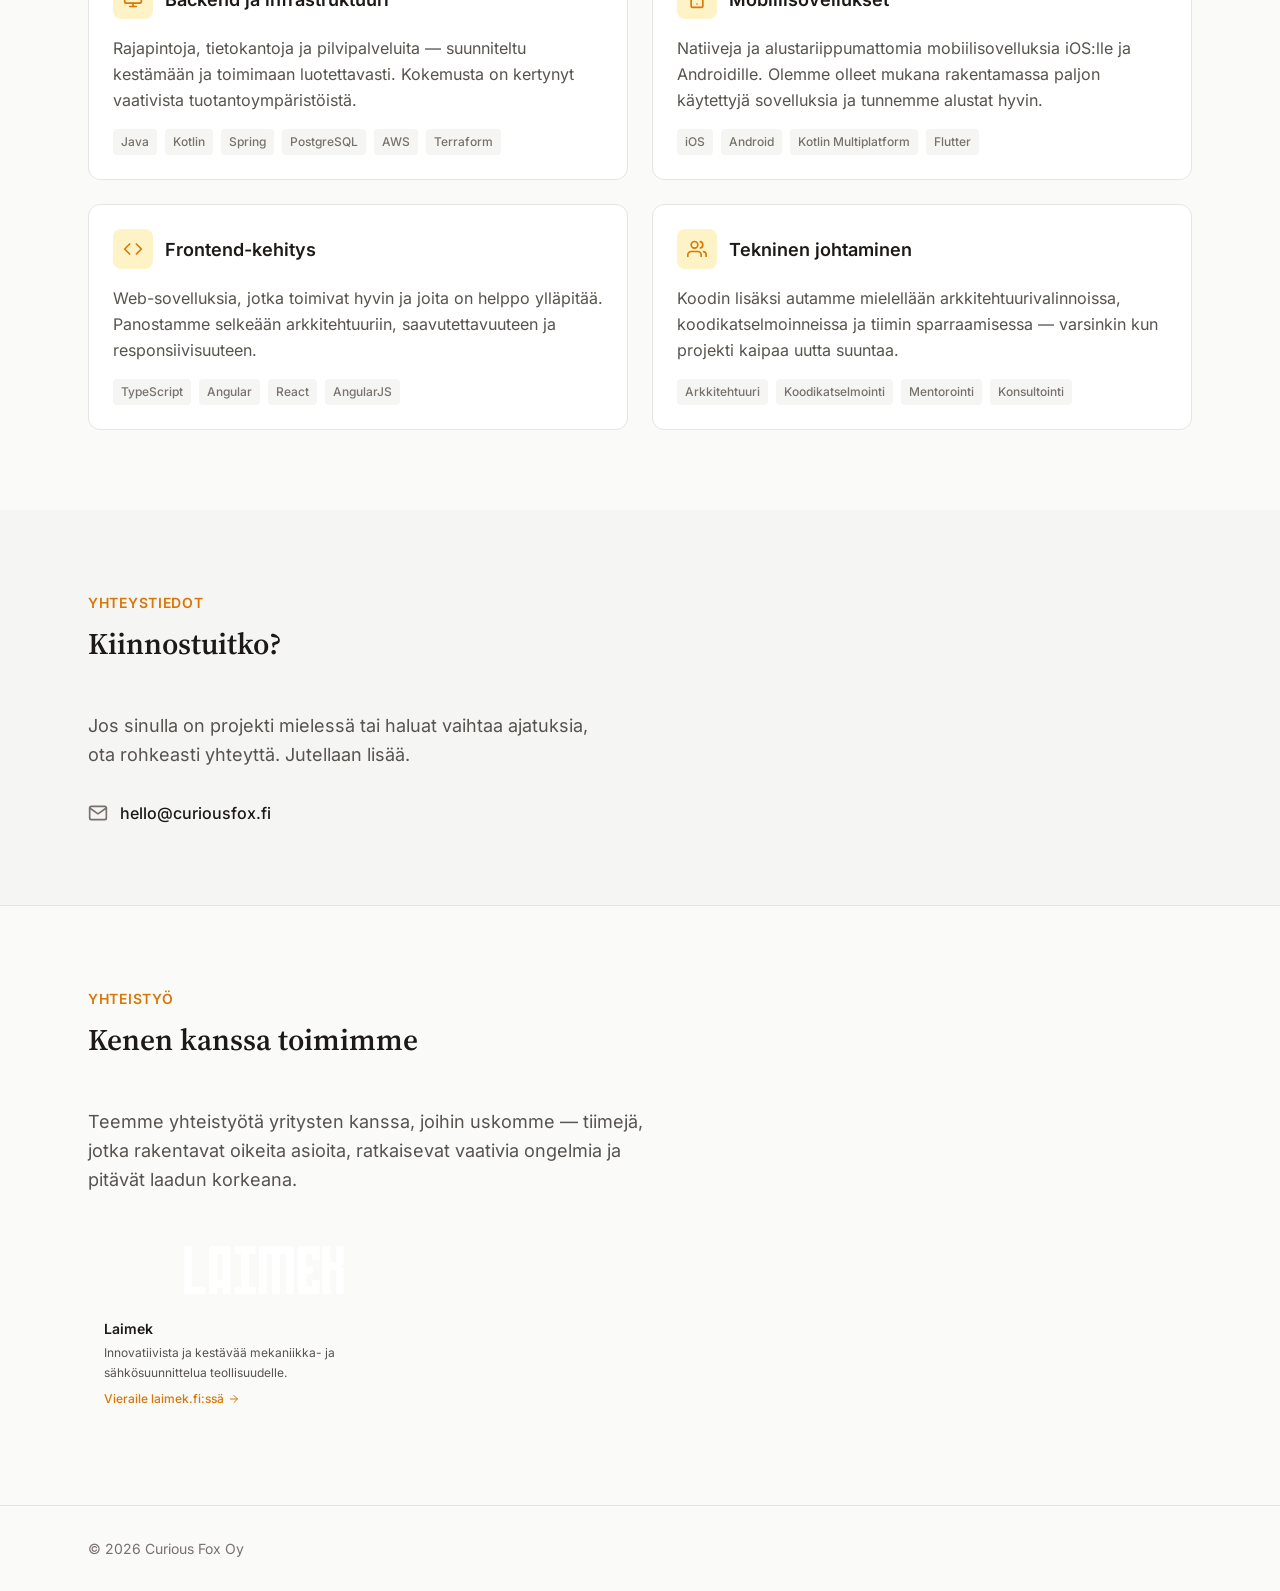
==== commit 4e485738: "Added partners section" ====
--- a/fi/index.html
+++ b/fi/index.html
@@ -29,7 +29,7 @@
   <link rel="icon" type="image/png" sizes="32x32" href="/favicon-32x32.png">
   <link rel="icon" type="image/png" sizes="16x16" href="/favicon-16x16.png">
   <link rel="manifest" href="/site.webmanifest">
-  <link rel="stylesheet" href="../css/style.css?v=3">
+  <link rel="stylesheet" href="../css/style.css?v=5">
   
   <script>
     (function() {
@@ -309,6 +309,45 @@
         </div>
       </div>
     </section>
+
+    <!-- Partners Section -->
+    <section id="partners" class="section section--divided">
+      <div class="container">
+        <header class="section__header fade-in">
+          <span class="section__label">Yhteistyö</span>
+          <h2 class="section__title">Kenen kanssa toimimme</h2>
+        </header>
+
+        <p class="partners__intro fade-in">
+          Teemme yhteistyötä yritysten kanssa, joihin uskomme — tiimejä, jotka rakentavat
+          oikeita asioita, ratkaisevat vaativia ongelmia ja pitävät laadun korkeana.
+        </p>
+
+        <div class="partners__grid">
+
+          <!-- Laimek -->
+          <article class="partner__card fade-in">
+            <div class="partner__logo-wrap">
+              <img src="../assets/laimek.png" alt="Laimek">
+            </div>
+            <div class="partner__info">
+              <h3 class="partner__name">Laimek</h3>
+              <p class="partner__desc">
+                Innovatiivista ja kestävää mekaniikka- ja sähkösuunnittelua teollisuudelle.
+              </p>
+              <a href="https://laimek.fi/" class="partner__link" target="_blank" rel="noopener noreferrer">
+                Vieraile laimek.fi:ssä
+                <svg viewBox="0 0 24 24" fill="none" stroke="currentColor" stroke-width="2" stroke-linecap="round" stroke-linejoin="round" aria-hidden="true">
+                  <line x1="5" y1="12" x2="19" y2="12"/>
+                  <polyline points="12 5 19 12 12 19"/>
+                </svg>
+              </a>
+            </div>
+          </article>
+
+        </div>
+      </div>
+    </section>
   </main>
 
   <!-- Footer -->
@@ -320,6 +359,6 @@
     </div>
   </footer>
 
-  <script src="../js/main.js?v=3"></script>
+  <script src="../js/main.js?v=5"></script>
 </body>
 </html>
--- a/css/style.css
+++ b/css/style.css
@@ -407,6 +407,10 @@
   background-color: var(--color-bg-alt);
 }
 
+.section--divided {
+  border-top: 1px solid var(--color-border);
+}
+
 .section__header {
   margin-bottom: var(--space-12);
 }
@@ -521,6 +525,130 @@
   padding: var(--space-1) var(--space-2);
   border-radius: 0.25rem;
   transition: background-color var(--transition-base);
+}
+
+/* ========================================
+   Partners Section
+   ======================================== */
+.partners__intro {
+  font-size: var(--text-lg);
+  color: var(--color-text-muted);
+  line-height: var(--leading-relaxed);
+  max-width: 36rem;
+  margin-bottom: var(--space-10);
+}
+
+.partners__grid {
+  display: grid;
+  grid-template-columns: repeat(3, 1fr);
+  gap: var(--space-6);
+}
+
+.partner__card {
+  display: flex;
+  flex-direction: column;
+  overflow: hidden;
+}
+
+/* Logo strip */
+.partner__logo-wrap {
+  height: 72px;
+  display: flex;
+  align-items: center;
+  justify-content: center;
+  padding: var(--space-3) var(--space-6);
+}
+
+.partner__logo-wrap img {
+  max-width: 100%;
+  max-height: 100%;
+  object-fit: contain;
+  display: block;
+}
+
+/* Info panel — always visible */
+.partner__info {
+  padding: var(--space-3) var(--space-4) var(--space-4);
+}
+
+.partner__name {
+  font-size: var(--text-sm);
+  font-weight: 600;
+  color: var(--color-text);
+  margin-bottom: var(--space-1);
+}
+
+.partner__desc {
+  font-size: var(--text-xs);
+  color: var(--color-text-muted);
+  line-height: var(--leading-relaxed);
+}
+
+.partner__link {
+  display: inline-flex;
+  align-items: center;
+  gap: var(--space-1);
+  margin-top: var(--space-2);
+  font-size: var(--text-xs);
+  font-weight: 500;
+  color: var(--color-accent);
+  transition: gap var(--transition-fast);
+}
+
+.partner__link:hover {
+  gap: var(--space-2);
+}
+
+.partner__link svg {
+  width: 0.75rem;
+  height: 0.75rem;
+  flex-shrink: 0;
+}
+
+/* Placeholder cards */
+.partner__card--placeholder {
+  pointer-events: none;
+  opacity: 0.4;
+}
+
+.partner__placeholder-body {
+  height: 72px;
+  display: flex;
+  align-items: center;
+  justify-content: center;
+  gap: var(--space-2);
+}
+
+.partner__placeholder-icon {
+  width: 1.1rem;
+  height: 1.1rem;
+  color: var(--color-border);
+}
+
+.partner__placeholder-text {
+  font-size: var(--text-xs);
+  color: var(--color-text-subtle);
+  font-style: italic;
+}
+
+@media (max-width: 1023px) {
+  .partners__grid {
+    grid-template-columns: repeat(2, 1fr);
+  }
+
+  .partner__card--placeholder + .partner__card--placeholder {
+    display: none;
+  }
+}
+
+@media (max-width: 639px) {
+  .partners__grid {
+    grid-template-columns: 1fr;
+  }
+
+  .partner__card--placeholder {
+    display: none;
+  }
 }
 
 /* ========================================
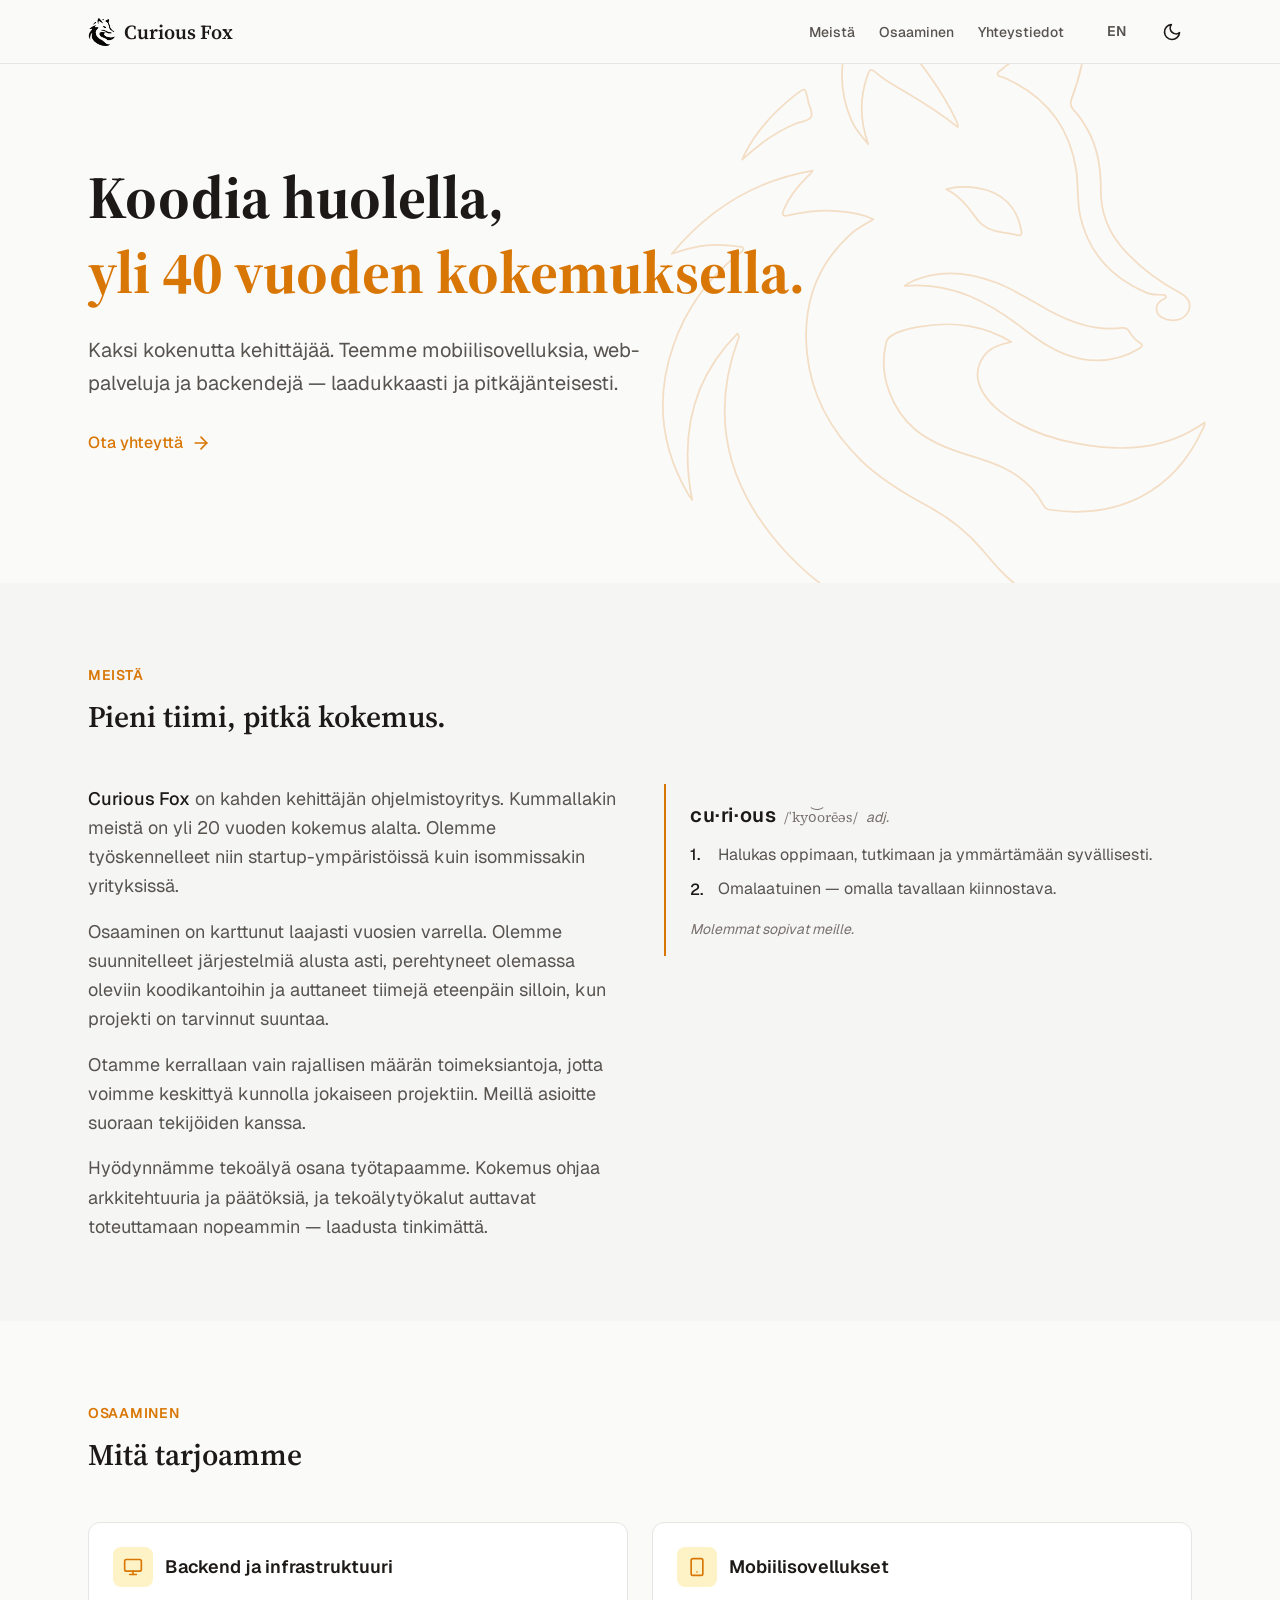
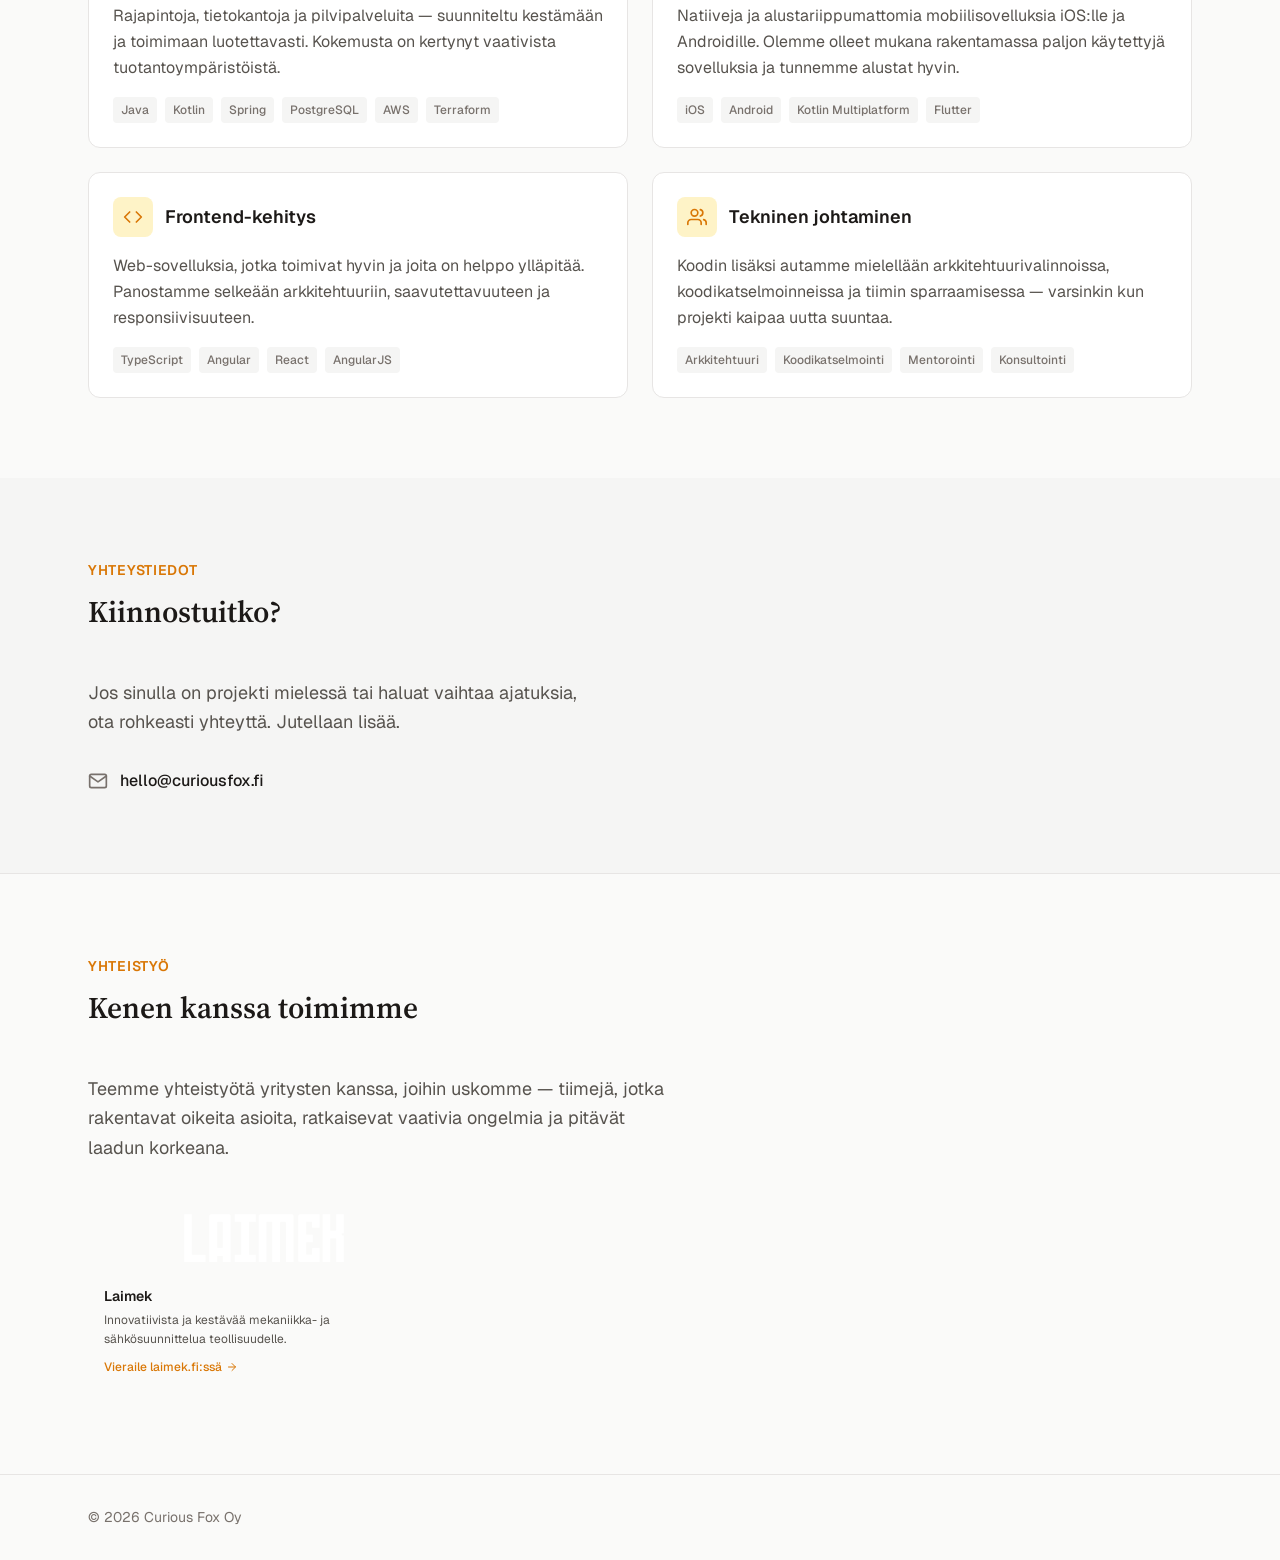
==== commit c122d407: "Hidden stardust version with curious explanation" ====
--- a/fi/index.html
+++ b/fi/index.html
@@ -29,7 +29,7 @@
   <link rel="icon" type="image/png" sizes="32x32" href="/favicon-32x32.png">
   <link rel="icon" type="image/png" sizes="16x16" href="/favicon-16x16.png">
   <link rel="manifest" href="/site.webmanifest">
-  <link rel="stylesheet" href="../css/style.css?v=5">
+  <link rel="stylesheet" href="../css/style.css?v=22">
   
   <script>
     (function() {
@@ -170,6 +170,19 @@
               tinkimättä.
             </p>
           </div>
+
+          <div class="about__definition fade-in">
+            <div class="about__def-header">
+              <span class="about__def-word">cu·ri·ous</span>
+              <span class="about__def-phonetic">/ˈkyo͝orēəs/</span>
+              <span class="about__def-pos">adj.</span>
+            </div>
+            <ol class="about__def-list">
+              <li>Halukas oppimaan, tutkimaan ja ymmärtämään syvällisesti.</li>
+              <li>Omalaatuinen — omalla tavallaan kiinnostava.</li>
+            </ol>
+            <p class="about__def-tagline">Molemmat sopivat meille.</p>
+          </div>
         </div>
       </div>
     </section>
@@ -359,6 +372,6 @@
     </div>
   </footer>
 
-  <script src="../js/main.js?v=5"></script>
+  <script src="../js/main.js?v=22"></script>
 </body>
 </html>
--- a/css/style.css
+++ b/css/style.css
@@ -18,21 +18,21 @@
 
 /* Typography - Self-hosted fonts */
 @font-face {
-  font-family: 'Inter';
+  font-family: 'Geist';
   font-style: normal;
-  font-weight: 400 600;
+  font-weight: 100 900;
   font-display: swap;
-  src: url('../assets/fonts/inter-latin.woff2') format('woff2');
-  unicode-range: U+0000-00FF, U+0131, U+0152-0153, U+02BB-02BC, U+02C6, U+02DA, U+02DC, U+0304, U+0308, U+0329, U+2000-206F, U+20AC, U+2122, U+2191, U+2193, U+2212, U+2215, U+FEFF, U+FFFD;
+  src: url('../assets/fonts/geist-latin.woff2') format('woff2-variations');
+  unicode-range: U+0000-00FF,U+0131,U+0152-0153,U+02BB-02BC,U+02C6,U+02DA,U+02DC,U+0304,U+0308,U+0329,U+2000-206F,U+20AC,U+2122,U+2191,U+2193,U+2212,U+2215,U+FEFF,U+FFFD;
 }
 
 @font-face {
-  font-family: 'Inter';
+  font-family: 'Geist';
   font-style: normal;
-  font-weight: 400 600;
+  font-weight: 100 900;
   font-display: swap;
-  src: url('../assets/fonts/inter-latin-ext.woff2') format('woff2');
-  unicode-range: U+0100-02BA, U+02BD-02C5, U+02C7-02CC, U+02CE-02D7, U+02DD-02FF, U+0304, U+0308, U+0329, U+1D00-1DBF, U+1E00-1E9F, U+1EF2-1EFF, U+2020, U+20A0-20AB, U+20AD-20C0, U+2113, U+2C60-2C7F, U+A720-A7FF;
+  src: url('../assets/fonts/geist-latin-ext.woff2') format('woff2-variations');
+  unicode-range: U+0100-02BA,U+02BD-02C5,U+02C7-02CC,U+02CE-02D7,U+02DD-02FF,U+0304,U+0308,U+0329,U+1D00-1DBF,U+1E00-1E9F,U+1EF2-1EFF,U+2020,U+20A0-20AB,U+20AD-20C0,U+2113,U+2C60-2C7F,U+A720-A7FF;
 }
 
 @font-face {
@@ -73,7 +73,7 @@
   --color-accent-light: #fef3c7;
   
   /* Typography */
-  --font-sans: 'Inter', -apple-system, BlinkMacSystemFont, 'Segoe UI', sans-serif;
+  --font-sans: 'Geist', -apple-system, BlinkMacSystemFont, 'Segoe UI', sans-serif;
   --font-serif: 'Source Serif 4', Georgia, 'Times New Roman', serif;
   
   --text-xs: 0.75rem;
@@ -211,6 +211,11 @@
   background-color: var(--color-bg);
   border-bottom: 1px solid var(--color-border);
   transition: background-color var(--transition-base), border-color var(--transition-base);
+  user-select: none;
+}
+
+h1, h2, h3, h4, h5, h6 {
+  user-select: none;
 }
 
 .header__inner {
@@ -441,9 +446,7 @@
   gap: var(--space-12);
 }
 
-.about__text {
-  max-width: 42rem;
-}
+.about__text {}
 
 .about__text p {
   font-size: var(--text-lg);
@@ -458,6 +461,71 @@
 .about__highlight {
   color: var(--color-text);
   font-weight: 500;
+}
+
+.about__definition {
+  border-left: 2px solid var(--color-accent);
+  padding: var(--space-4) var(--space-6);
+  align-self: start;
+}
+
+.about__def-header {
+  display: flex;
+  align-items: baseline;
+  flex-wrap: wrap;
+  gap: var(--space-2);
+}
+
+.about__def-word {
+  font-size: var(--text-xl);
+  font-weight: 600;
+  color: var(--color-text);
+  letter-spacing: 0.03em;
+}
+
+.about__def-phonetic {
+  font-size: var(--text-sm);
+  color: var(--color-text-subtle);
+  font-family: var(--font-serif);
+}
+
+.about__def-pos {
+  font-size: var(--text-sm);
+  font-style: italic;
+  color: var(--color-text-subtle);
+}
+
+.about__def-list {
+  list-style: none;
+  margin-top: var(--space-3);
+  counter-reset: def-counter;
+  display: flex;
+  flex-direction: column;
+  gap: var(--space-2);
+}
+
+.about__def-list li {
+  counter-increment: def-counter;
+  display: grid;
+  grid-template-columns: 1.25rem 1fr;
+  gap: var(--space-2);
+  font-size: var(--text-base);
+  line-height: var(--leading-relaxed);
+  color: var(--color-text-muted);
+}
+
+.about__def-list li::before {
+  content: counter(def-counter) ".";
+  font-weight: 500;
+  color: var(--color-text);
+  padding-top: 0.05em;
+}
+
+.about__def-tagline {
+  margin-top: var(--space-4);
+  font-style: italic;
+  font-size: var(--text-sm);
+  color: var(--color-text-subtle);
 }
 
 /* ========================================
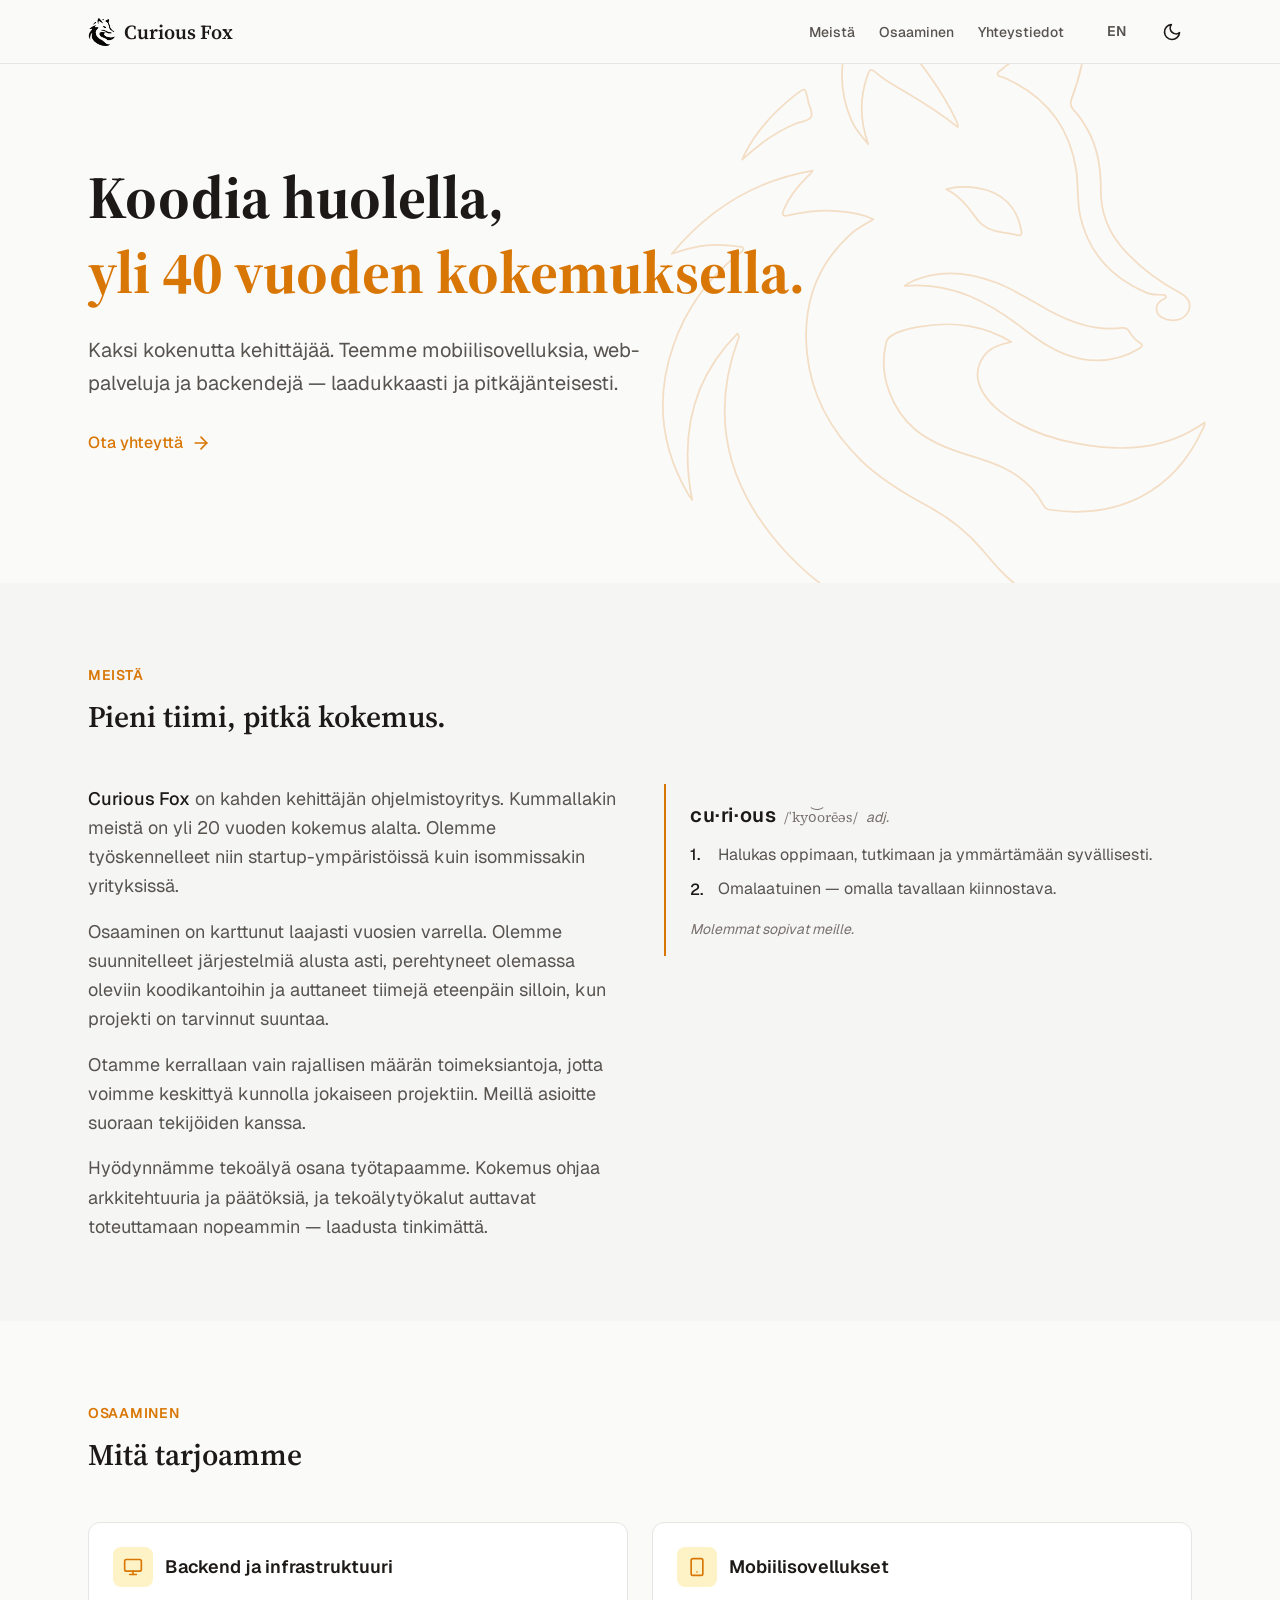
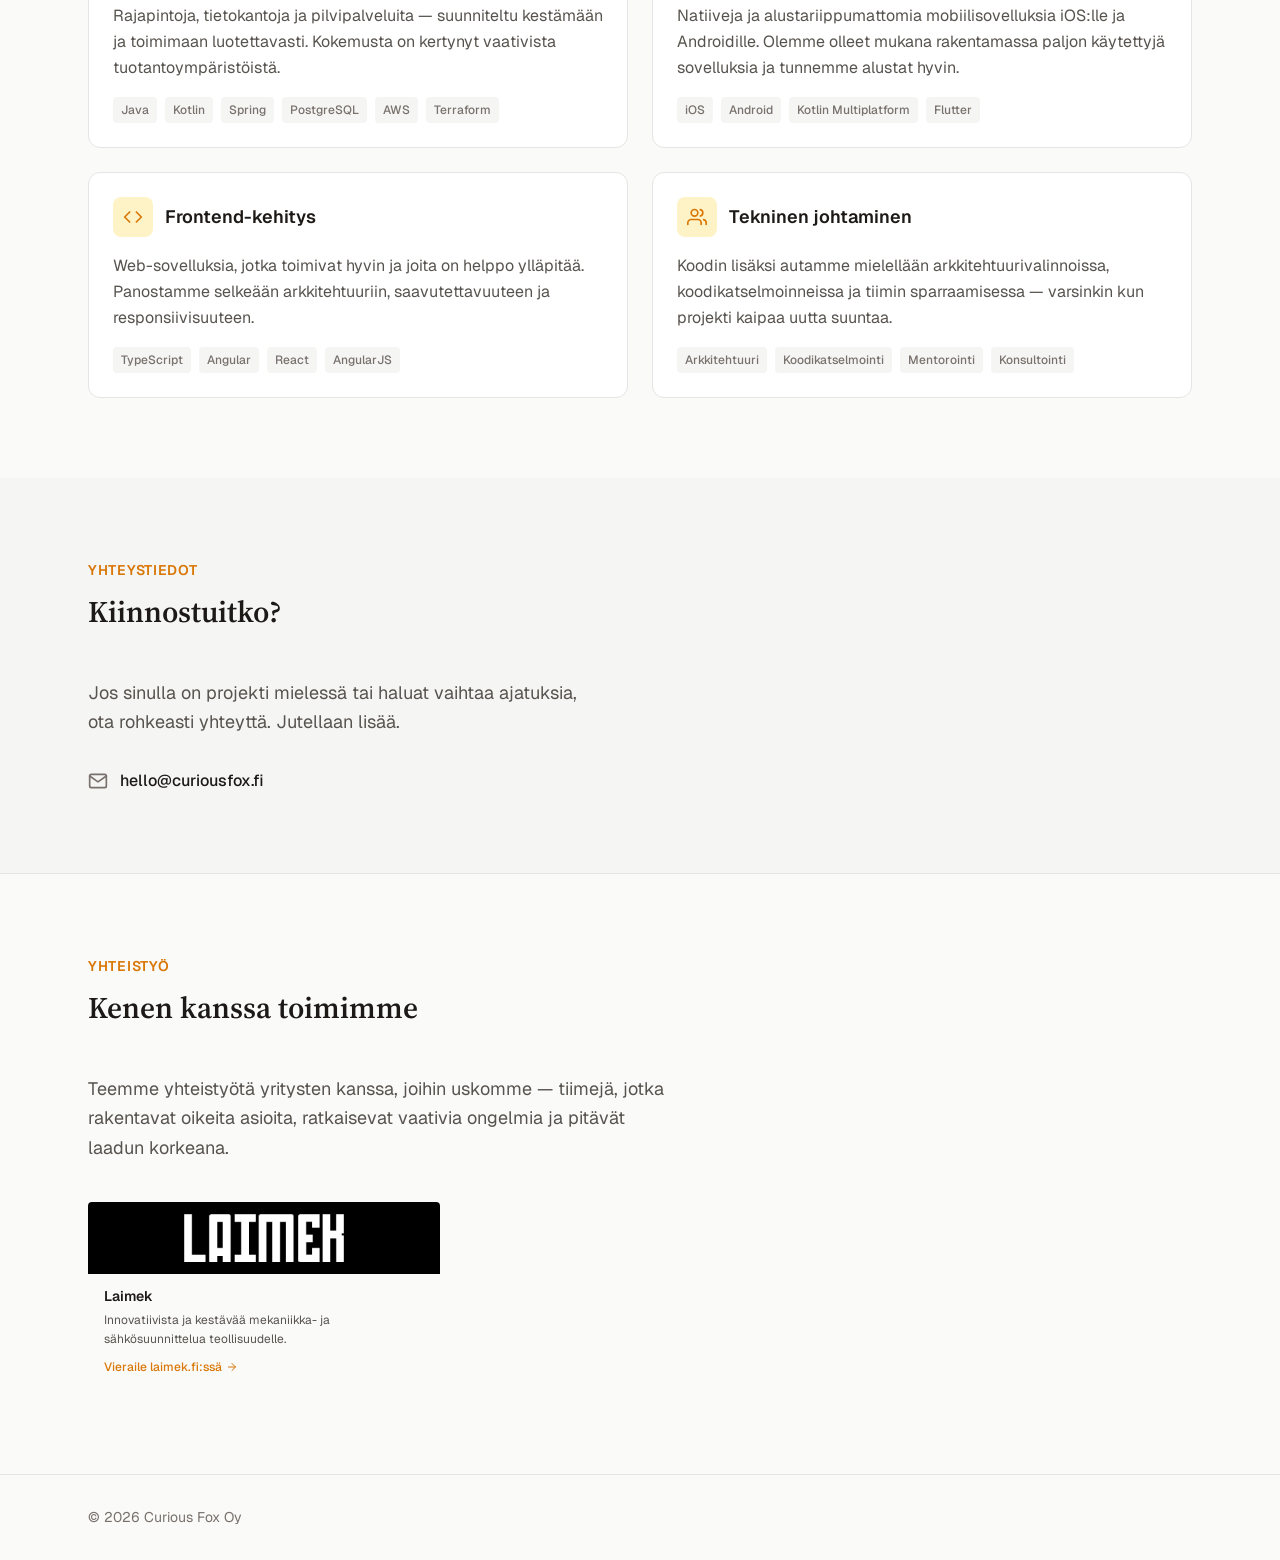
==== commit 902300d9: "Uusi stardust effekti - Korjattu Laimek logo light-moodissa" ====
--- a/fi/index.html
+++ b/fi/index.html
@@ -340,7 +340,7 @@
 
           <!-- Laimek -->
           <article class="partner__card fade-in">
-            <div class="partner__logo-wrap">
+            <div class="partner__logo-wrap partner__logo-wrap--dark">
               <img src="../assets/laimek.png" alt="Laimek">
             </div>
             <div class="partner__info">
--- a/css/style.css
+++ b/css/style.css
@@ -634,6 +634,12 @@
   display: block;
 }
 
+/* Dark background strip — for logos with white/transparent base (e.g. Laimek) */
+.partner__logo-wrap--dark {
+  background-color: #000;
+  border-radius: var(--radius-sm, 4px) var(--radius-sm, 4px) 0 0;
+}
+
 /* Info panel — always visible */
 .partner__info {
   padding: var(--space-3) var(--space-4) var(--space-4);
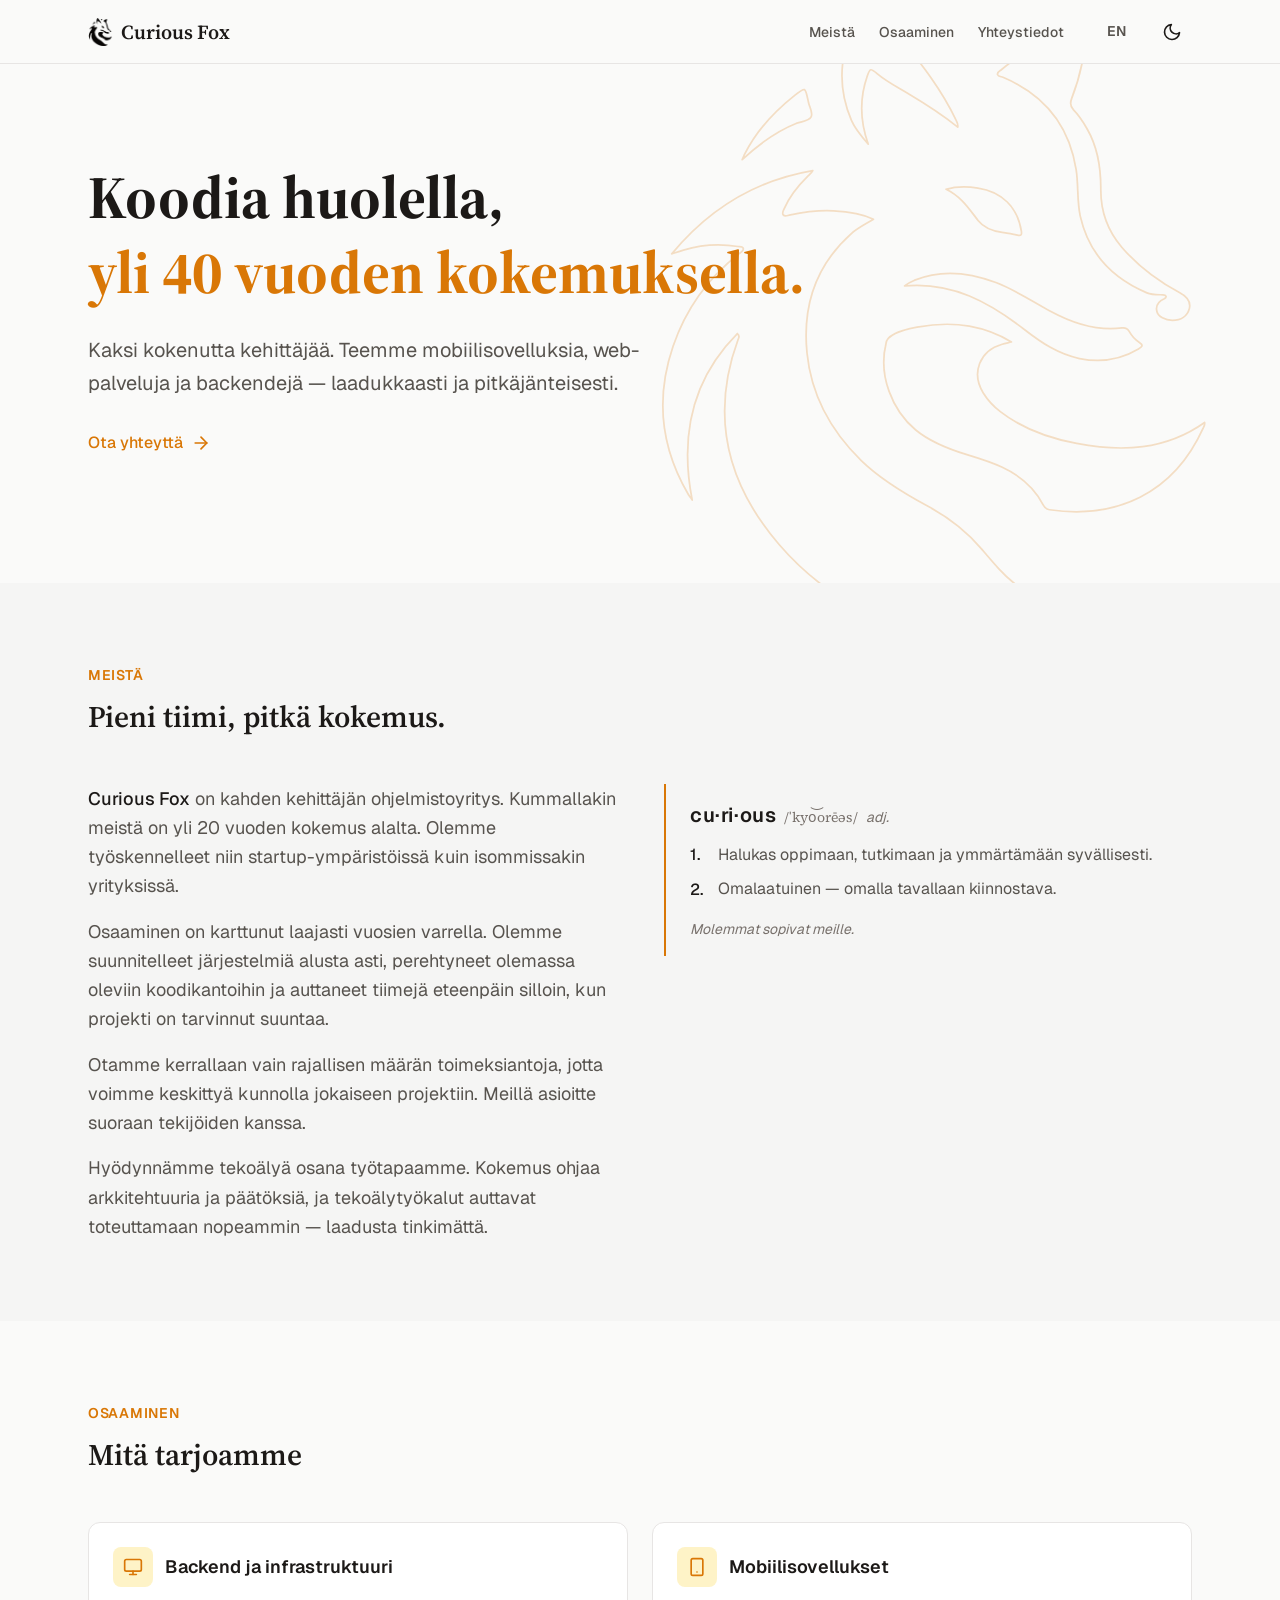
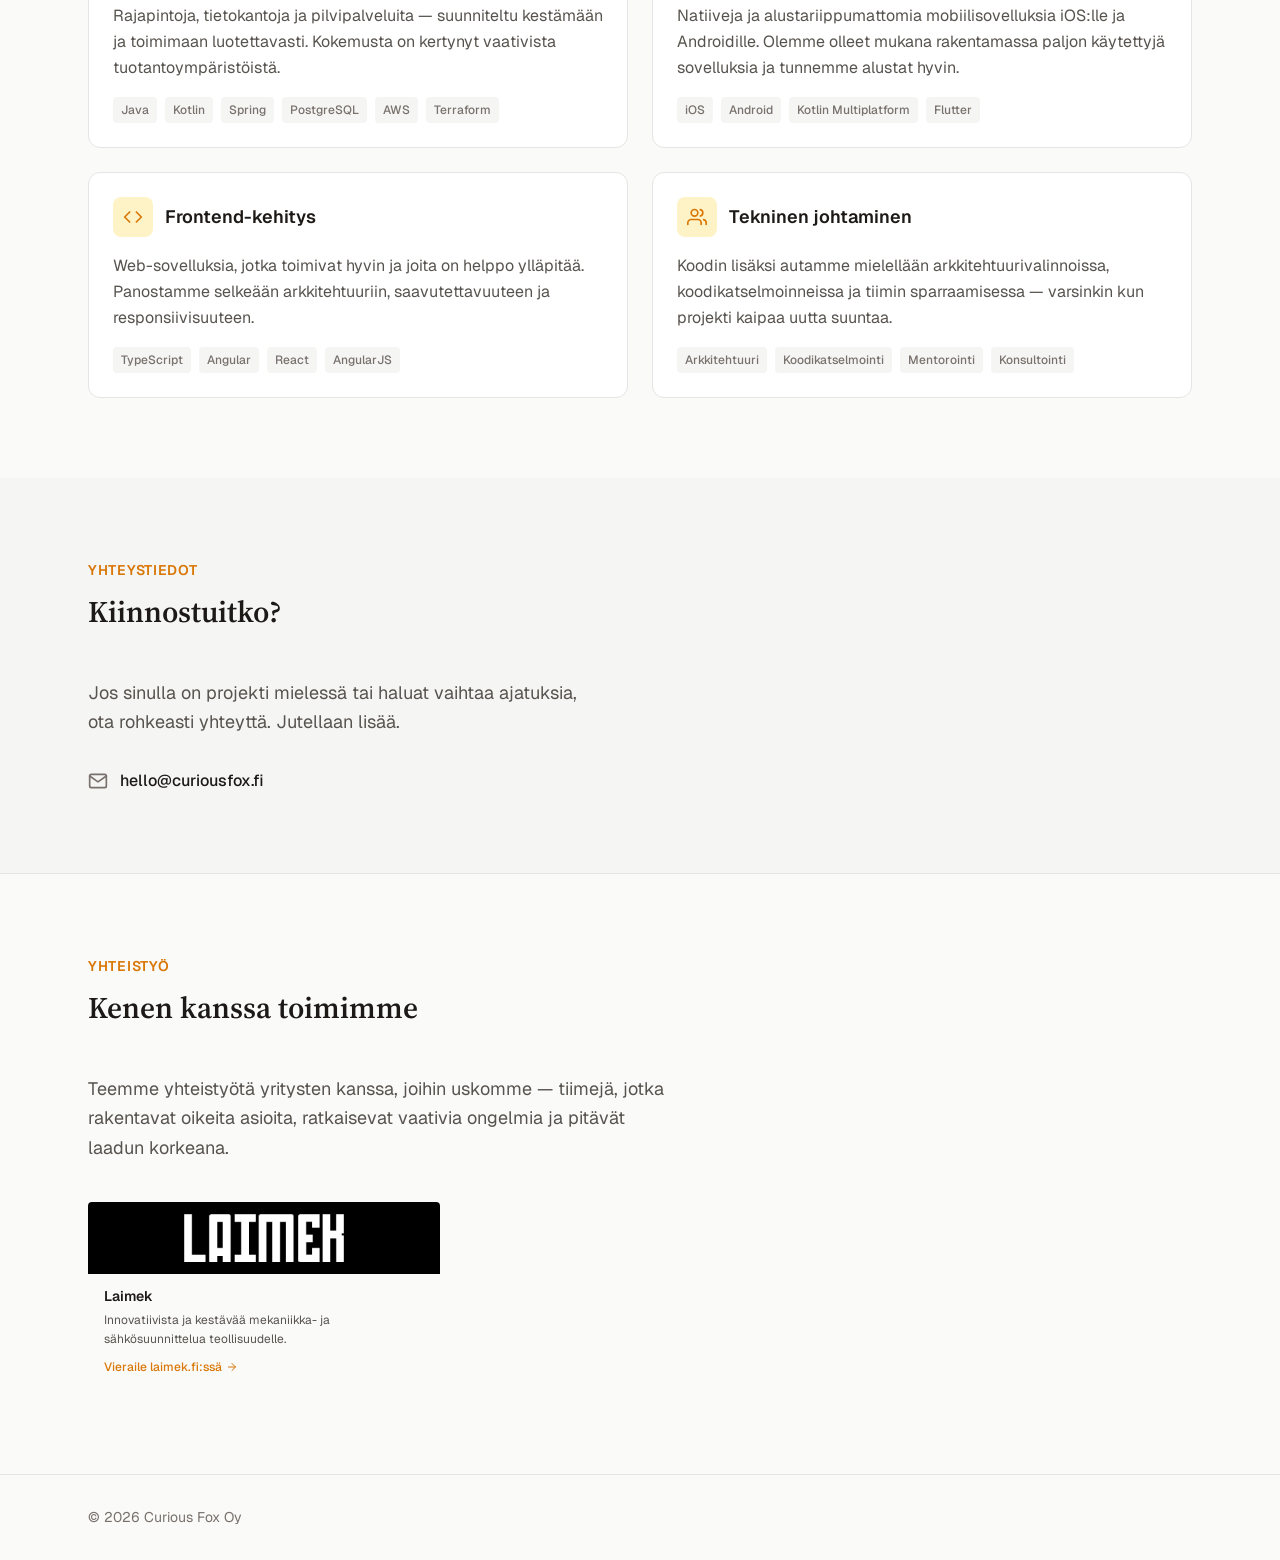
==== commit 94ac044a: "Updated logo and light switch fix" ====
--- a/fi/index.html
+++ b/fi/index.html
@@ -29,7 +29,7 @@
   <link rel="icon" type="image/png" sizes="32x32" href="/favicon-32x32.png">
   <link rel="icon" type="image/png" sizes="16x16" href="/favicon-16x16.png">
   <link rel="manifest" href="/site.webmanifest">
-  <link rel="stylesheet" href="../css/style.css?v=22">
+  <link rel="stylesheet" href="../css/style.css?v=24">
   
   <script>
     (function() {
@@ -372,6 +372,6 @@
     </div>
   </footer>
 
-  <script src="../js/main.js?v=22"></script>
+  <script src="../js/main.js?v=23"></script>
 </body>
 </html>
--- a/css/style.css
+++ b/css/style.css
@@ -236,7 +236,7 @@
 }
 
 .header__logo-icon {
-  width: 1.75rem;
+  width: auto;
   height: 1.75rem;
   color: var(--color-accent);
 }
@@ -890,10 +890,8 @@
   position: relative;
   overflow: hidden;
   user-select: none;
-}
-
-[data-theme="dark"] .hero {
   background-color: var(--color-bg);
+  transition: background-color var(--transition-base);
 }
 
 /* Dark mode: restore the theme's own accent (already contrast-safe on near-black) */
@@ -928,7 +926,6 @@
   pointer-events: none;
   user-select: none;
   z-index: 0;
-  transition: opacity 0.4s ease;
 }
 
 /* Wireframe — no fill, stroke only */
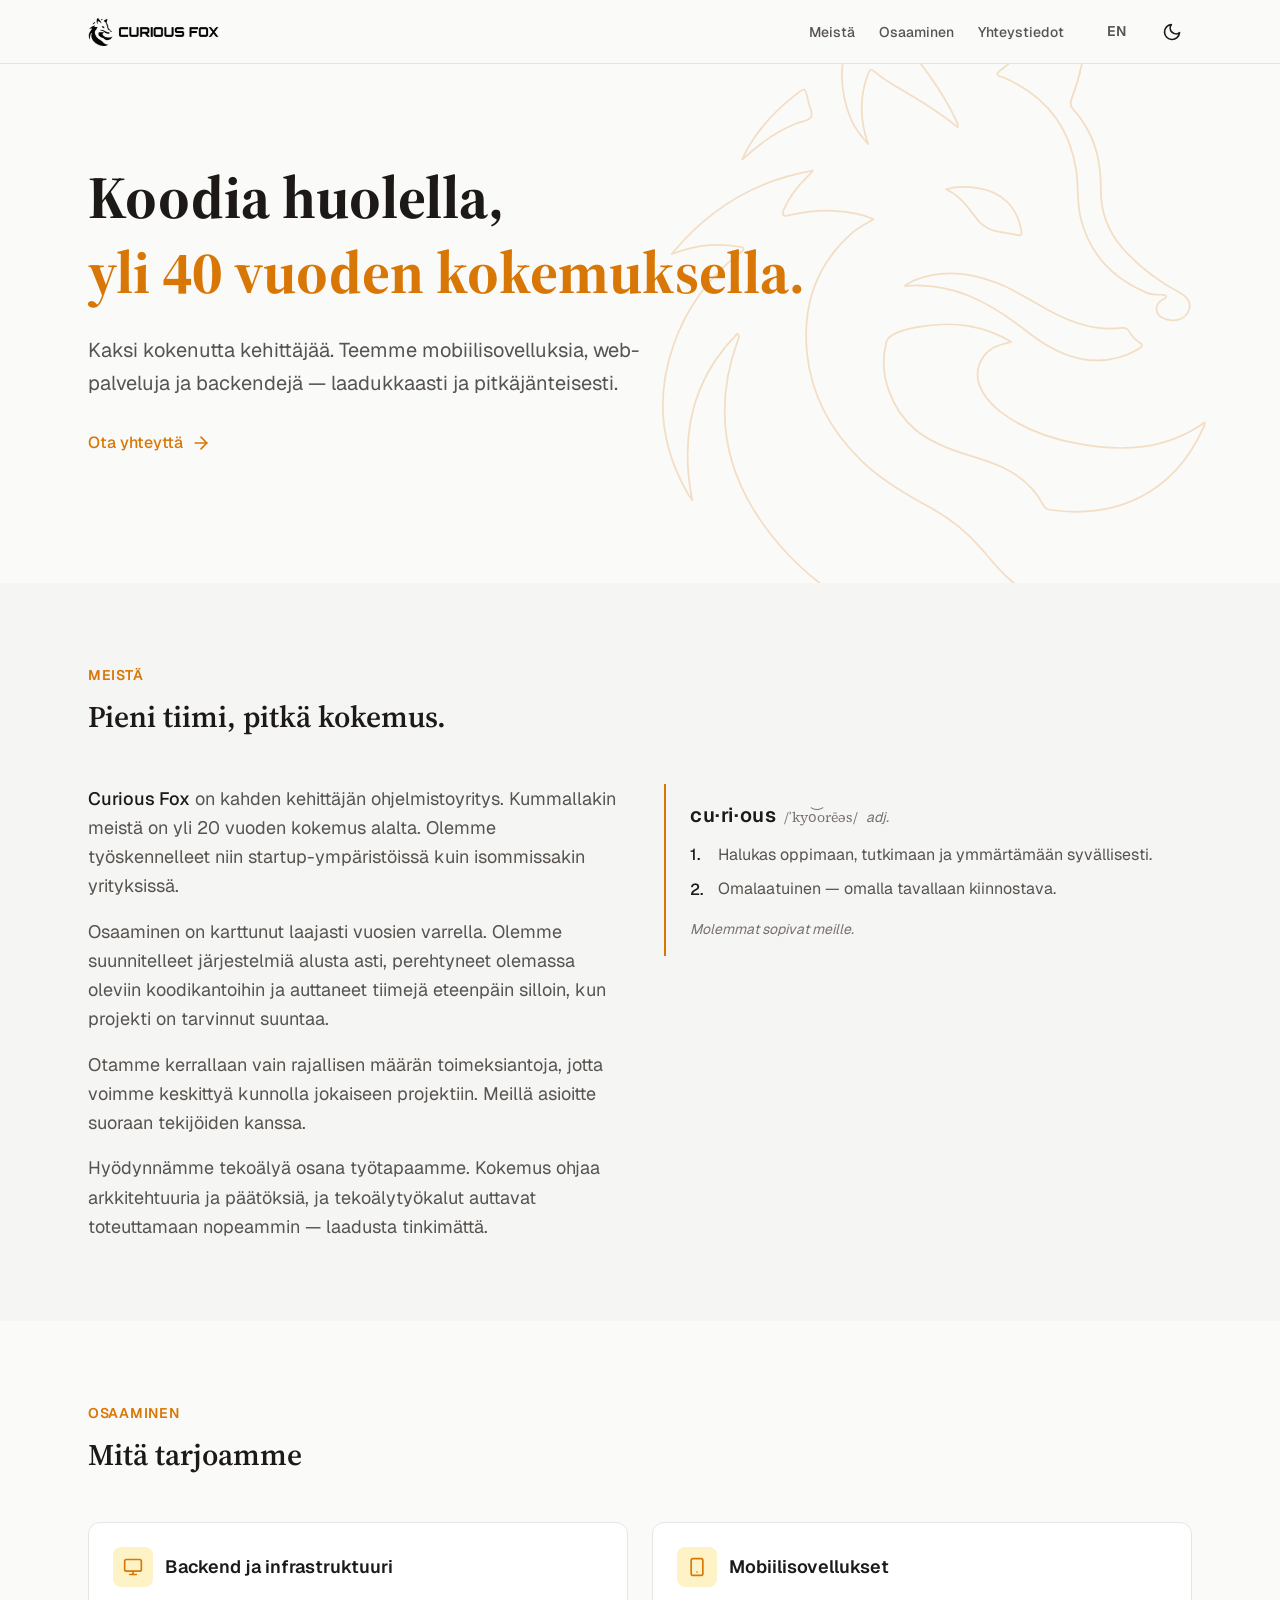
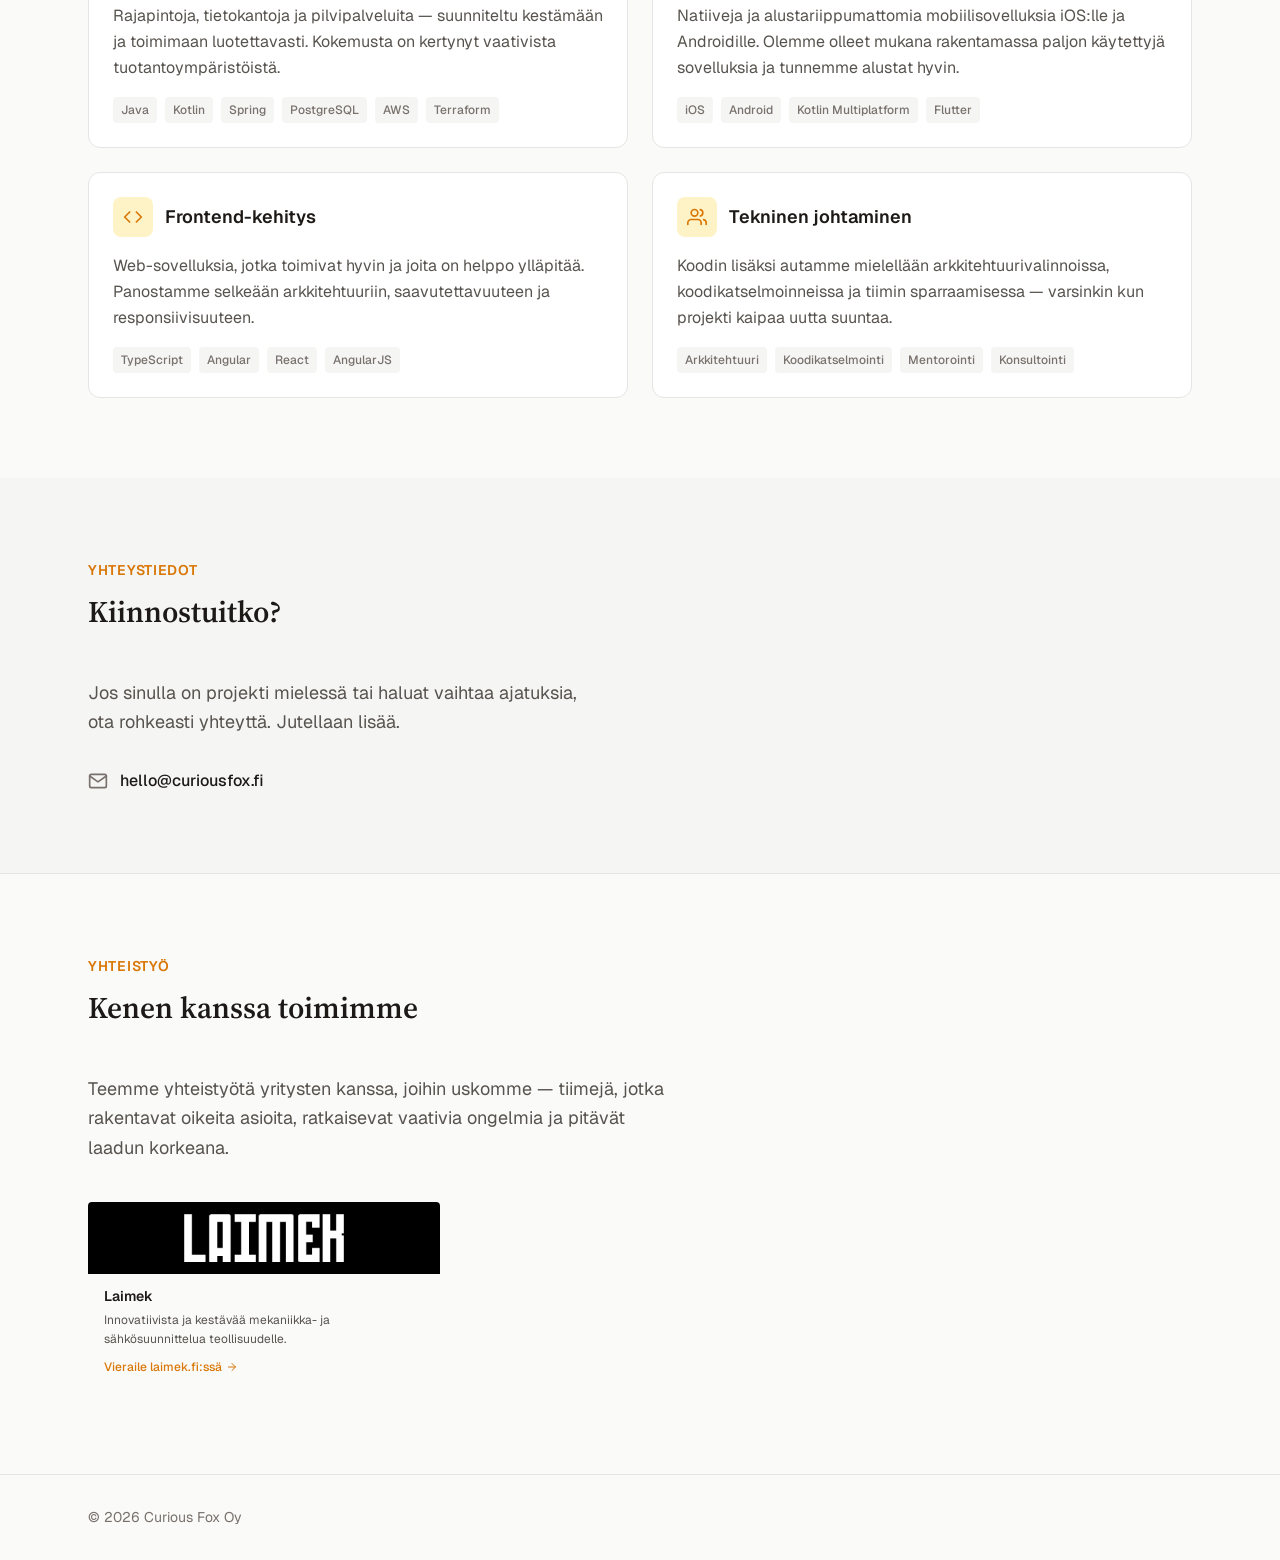
==== commit 8f32c6d5: "Update fi index" ====
--- a/fi/index.html
+++ b/fi/index.html
@@ -44,8 +44,7 @@
   <header class="header">
     <div class="container header__inner">
       <a href="/fi/" class="header__logo">
-        <img src="../assets/logo.png" alt="" class="header__logo-icon" aria-hidden="true">
-        Curious Fox
+        <img src="../assets/logo_w_text_black.png" alt="" class="header__logo-icon" aria-hidden="true">
       </a>
       
       <nav class="header__nav">
